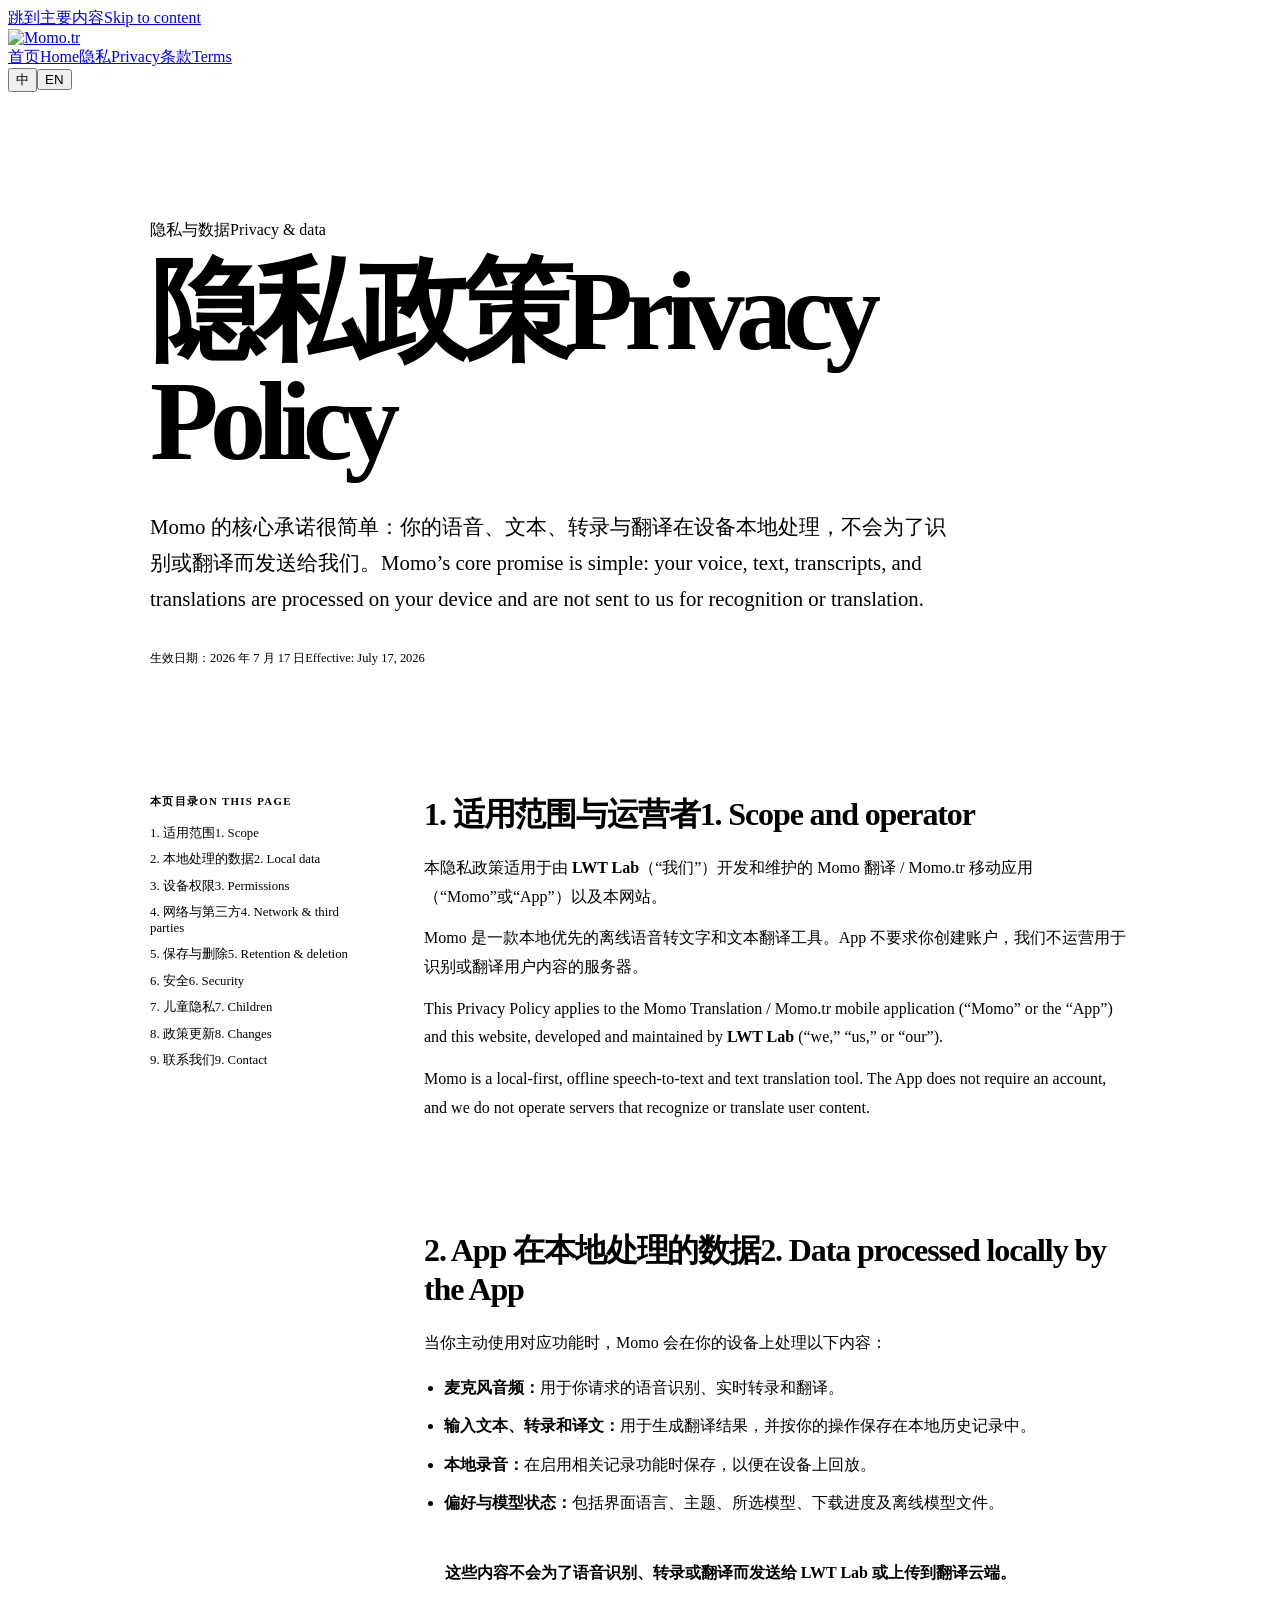
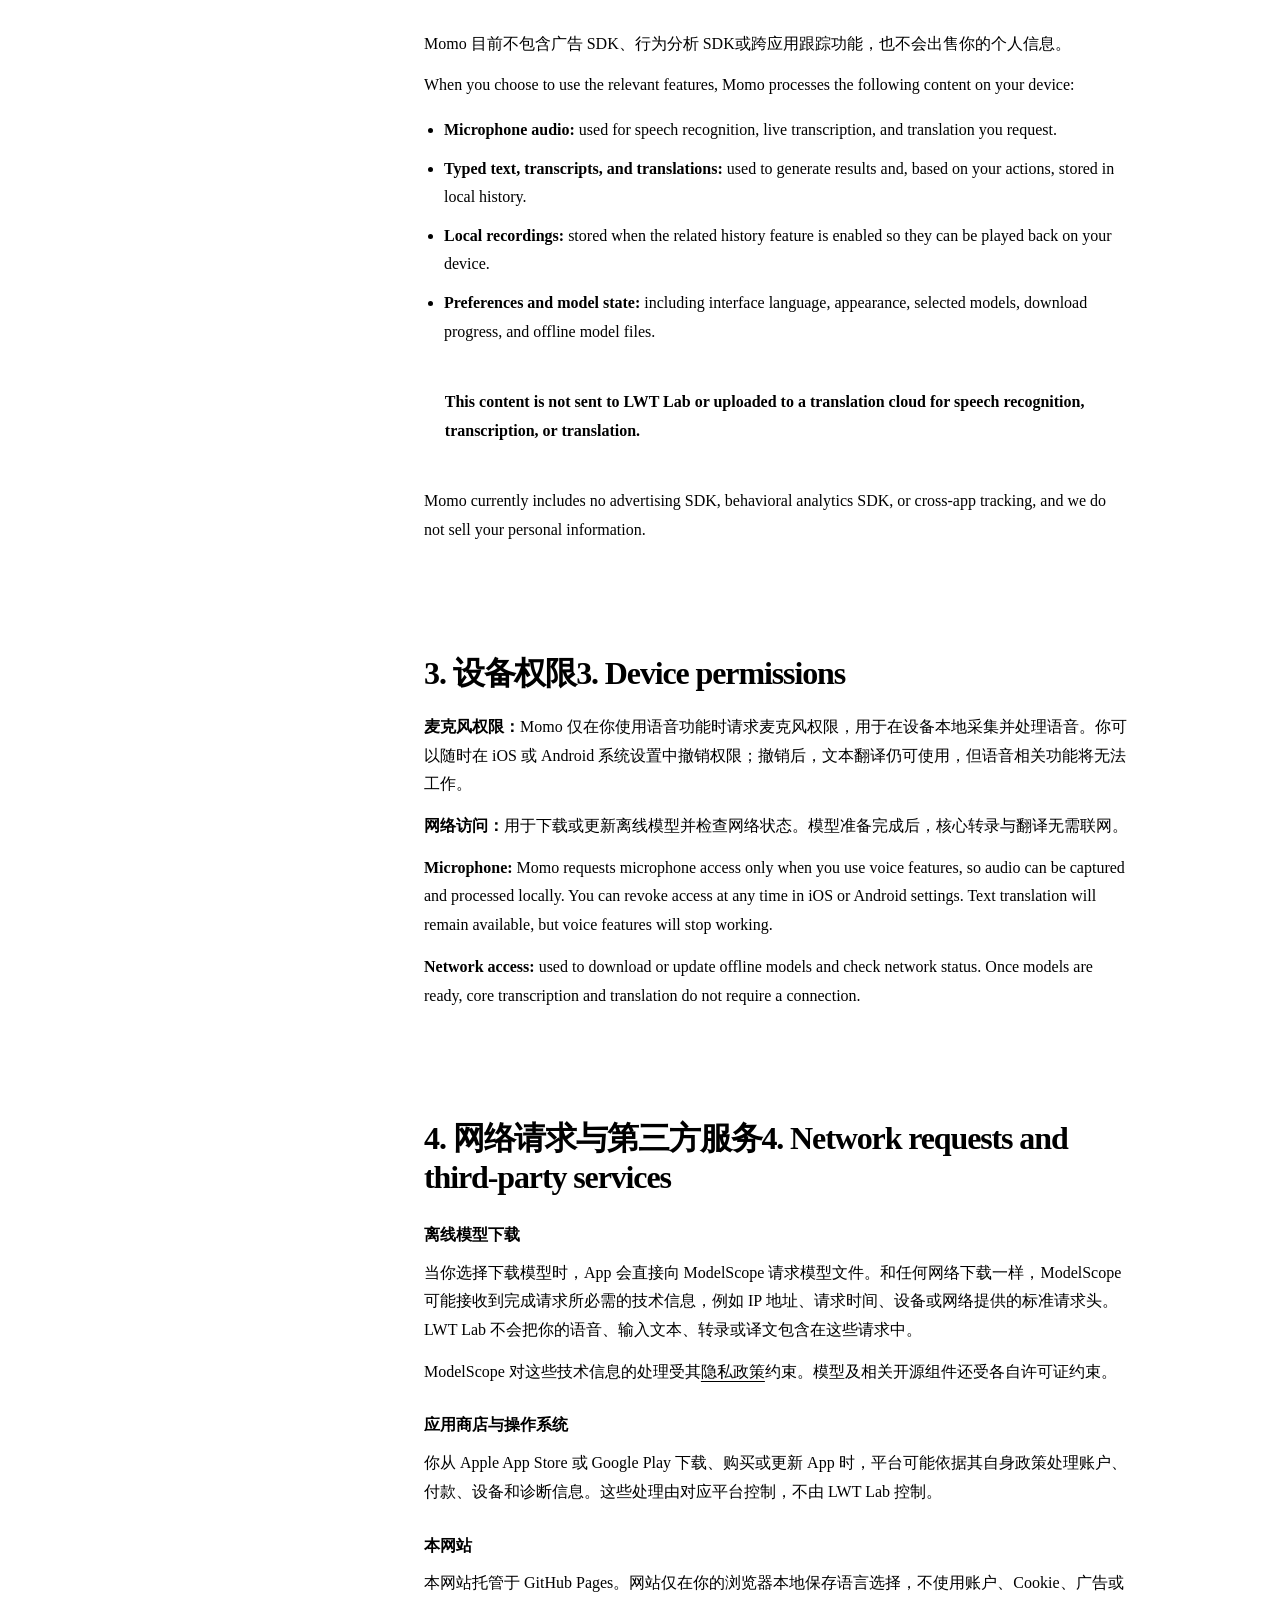
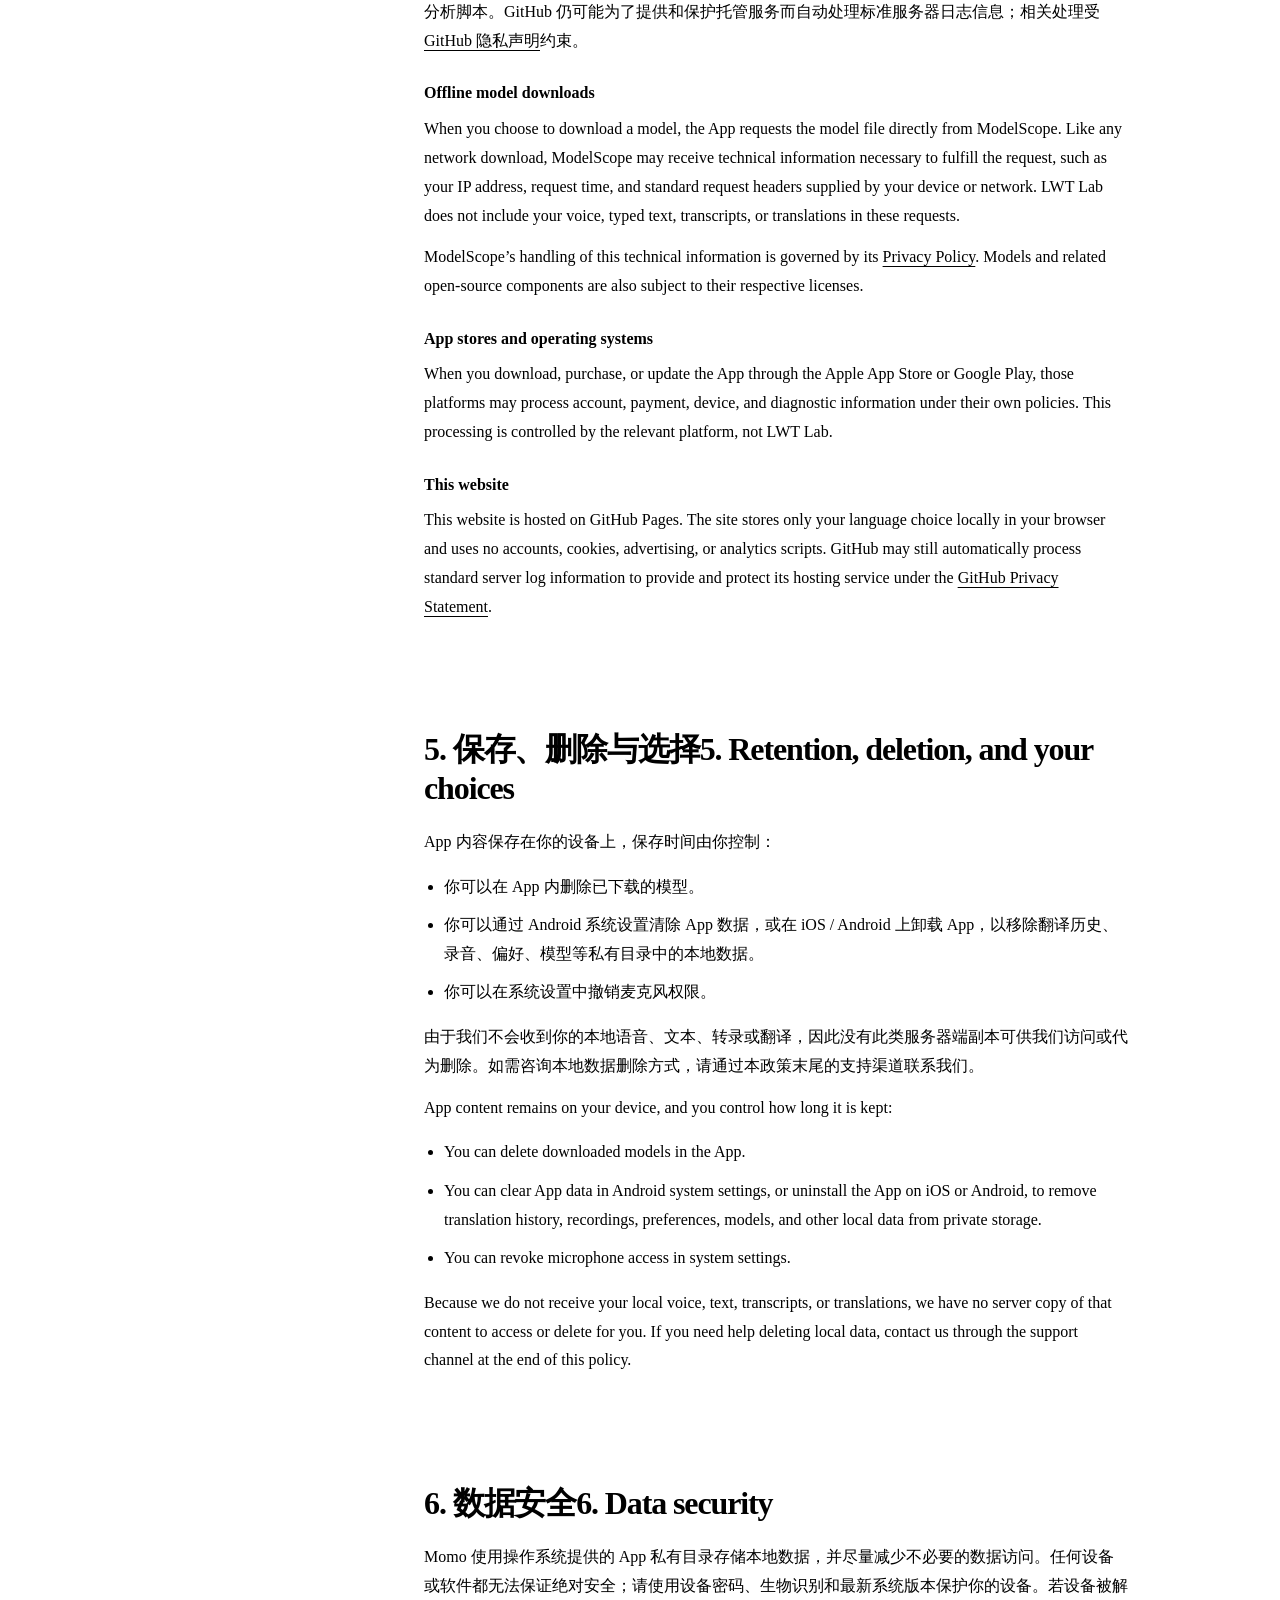
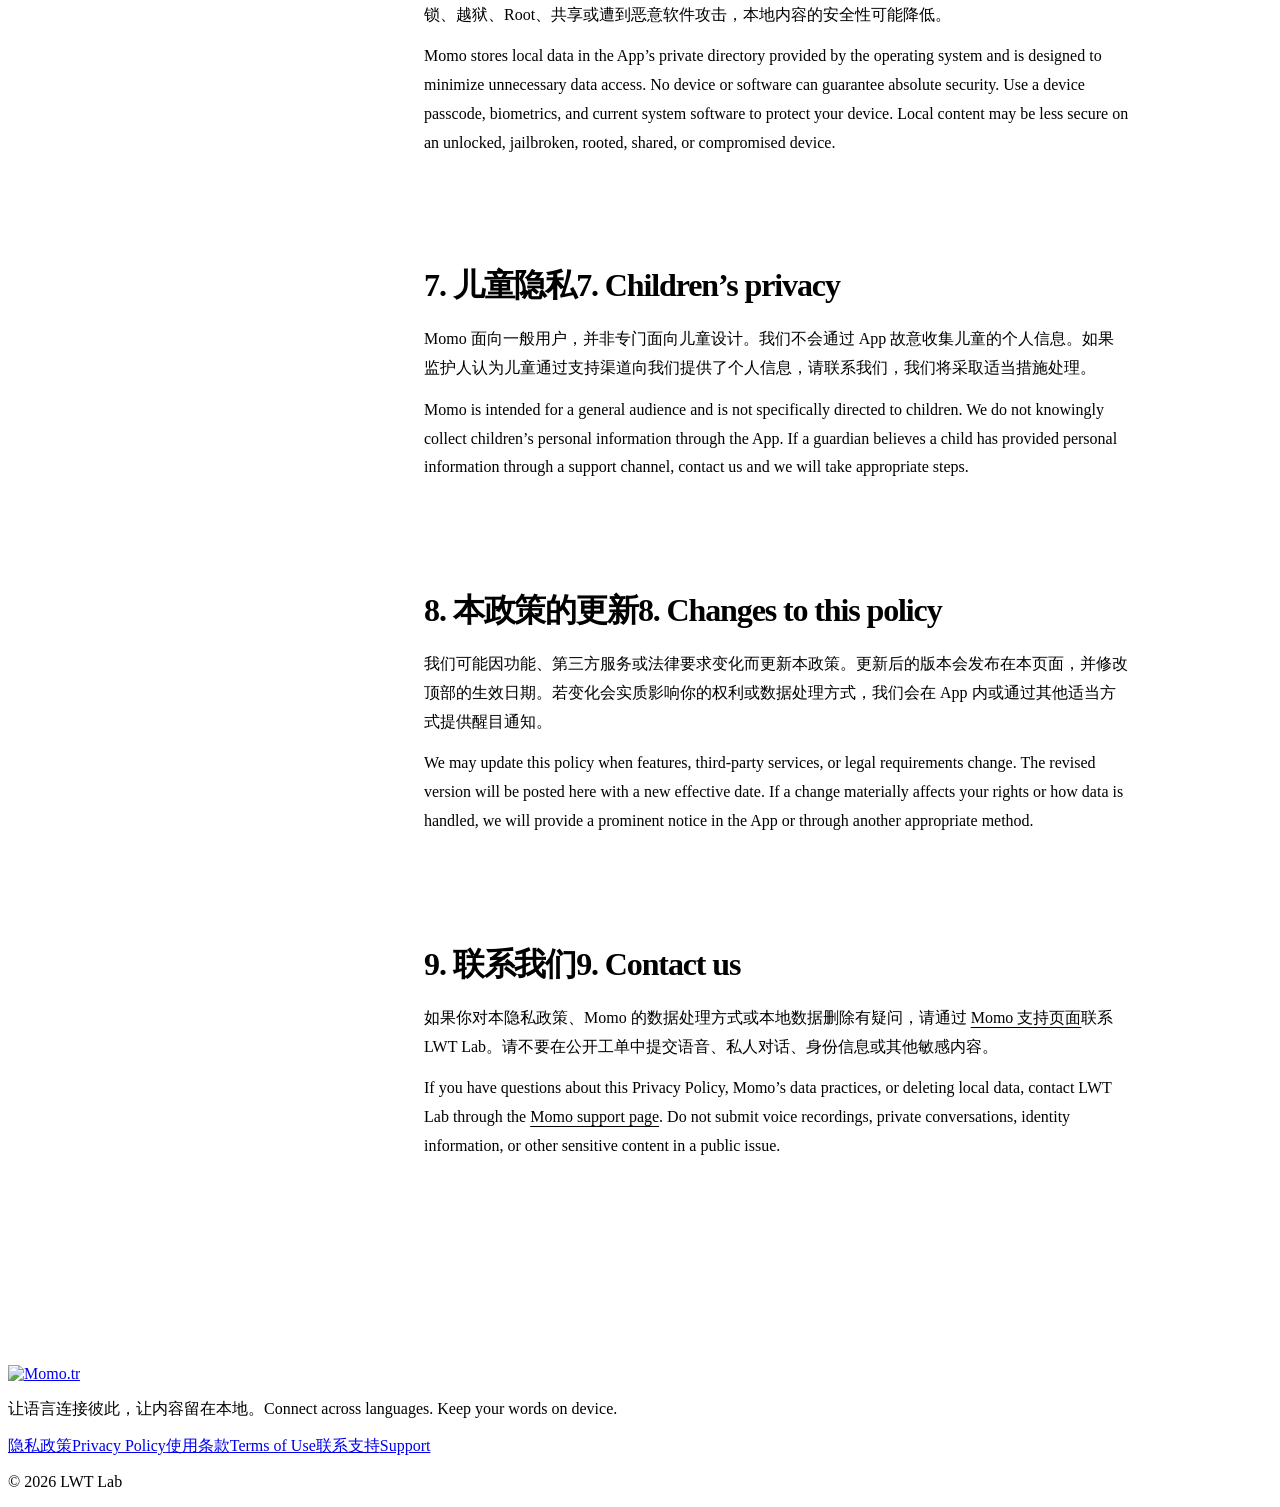
==== privacy/index.html @ 1e363007 "Deploy Momo website" ====
<!DOCTYPE html><html lang="zh-CN" data-language="zh"><head><meta charset="UTF-8"><meta name="viewport" content="width=device-width"><meta name="theme-color" content="#05080f"><meta name="description" content="了解 Momo 如何在设备本地处理语音、文本、转录和翻译，以及离线模型下载涉及的网络请求。"><meta name="robots" content="index, follow"><link rel="canonical" href="https://lwtlab.github.io/momo/privacy/"><meta property="og:type" content="website"><meta property="og:site_name" content="Momo.tr"><meta property="og:title" content="隐私政策 — Momo.tr"><meta property="og:description" content="了解 Momo 如何在设备本地处理语音、文本、转录和翻译，以及离线模型下载涉及的网络请求。"><meta property="og:url" content="https://lwtlab.github.io/momo/privacy/"><meta property="og:image" content="https://lwtlab.github.io/momo/og.png"><meta name="twitter:card" content="summary_large_image"><meta name="twitter:title" content="隐私政策 — Momo.tr"><meta name="twitter:description" content="了解 Momo 如何在设备本地处理语音、文本、转录和翻译，以及离线模型下载涉及的网络请求。"><meta name="twitter:image" content="https://lwtlab.github.io/momo/og.png"><title>隐私政策 — Momo.tr</title><style>.legal-shell{max-width:980px;margin:0 auto;padding:7rem 1.5rem 9rem}.legal-hero{border-bottom:1px solid var(--line);padding-bottom:4rem}.legal-hero h1{letter-spacing:-.075em;margin:0;font-size:clamp(3.3rem,9vw,7rem);font-weight:600;line-height:.98}.legal-intro{color:var(--muted);max-width:800px;margin:2rem 0 0;font-size:clamp(1.05rem,2vw,1.3rem);line-height:1.75}.effective-date{color:var(--dim);margin:2rem 0 0;font-size:.78rem}.legal-body{grid-template-columns:210px minmax(0,1fr);gap:4rem;padding-top:4rem;display:grid}.legal-toc{align-self:start;position:sticky;top:104px}.legal-toc p{color:var(--dim);letter-spacing:.12em;text-transform:uppercase;margin:0 0 1rem;font-size:.68rem;font-weight:700}.legal-toc a{color:var(--muted);margin:.6rem 0;font-size:.8rem;text-decoration:none;display:block}.legal-toc a:hover{color:var(--text)}.legal-content section{border-bottom:1px solid var(--line);padding:0 0 3rem;scroll-margin-top:105px}.legal-content section+section{padding-top:3rem}.legal-content section:last-child{border-bottom:0}.legal-content h2{letter-spacing:-.035em;margin:0 0 1.3rem;font-size:clamp(1.45rem,3vw,2rem);font-weight:610;line-height:1.2}.legal-content h3{margin:1.8rem 0 .7rem;font-size:1rem}.legal-content p,.legal-content li{color:var(--muted);line-height:1.8}.legal-content p{margin:.8rem 0}.legal-content ul{margin:1rem 0;padding-left:1.25rem}.legal-content li+li{margin-top:.6rem}.legal-content strong{color:var(--text);font-weight:620}.legal-content a{color:var(--text);text-underline-offset:.25rem}.legal-note{background:var(--surface-raised);border:1px solid var(--line);border-radius:16px;margin:1.4rem 0;padding:1.2rem 1.3rem}.legal-note p{margin:0}@media (width<=760px){.legal-shell{padding-top:5rem;padding-bottom:7rem}.legal-body{grid-template-columns:1fr}.legal-toc{border-bottom:1px solid var(--line);padding-bottom:1.5rem;position:static}.legal-toc a{margin:.4rem 1rem .4rem 0;display:inline-block}}
</style><link rel="stylesheet" href="/momo/_astro/BaseLayout.CQuy_V8C.css"></head><body><a class="skip-link" href="#main-content"><span data-locale="zh">跳到主要内容</span><span data-locale="en">Skip to content</span></a><header class="site-header"><div class="nav-shell"><a class="brand" href="/momo/" aria-label="Momo 首页 / Momo home" data-astro-cid-6bctqxxv><img src="/momo/logo.png" width="720" height="180" alt="Momo.tr" data-astro-cid-6bctqxxv></a><nav aria-label="主导航 / Main navigation"><a href="/momo/"><span data-locale="zh">首页</span><span data-locale="en">Home</span></a><a class="active" href="/momo/privacy/"><span data-locale="zh">隐私</span><span data-locale="en">Privacy</span></a><a href="/momo/terms/"><span data-locale="zh">条款</span><span data-locale="en">Terms</span></a></nav><div class="language-switch" role="group" aria-label="选择语言 / Choose language" data-astro-cid-34uxj53s><button type="button" data-language-button="zh" aria-pressed="true" data-astro-cid-34uxj53s>中</button><button type="button" data-language-button="en" aria-pressed="false" data-astro-cid-34uxj53s>EN</button></div></div></header><main id="main-content"><div class="legal-shell"><header class="legal-hero"><p class="eyebrow"><span data-locale="zh">隐私与数据</span><span data-locale="en">Privacy & data</span></p><h1><span data-locale="zh">隐私政策</span><span data-locale="en">Privacy Policy</span></h1><p class="legal-intro"><span data-locale="zh">Momo 的核心承诺很简单：你的语音、文本、转录与翻译在设备本地处理，不会为了识别或翻译而发送给我们。</span><span data-locale="en">Momo’s core promise is simple: your voice, text, transcripts, and translations are processed on your device and are not sent to us for recognition or translation.</span></p><p class="effective-date"><span data-locale="zh">生效日期：2026 年 7 月 17 日</span><span data-locale="en">Effective: July 17, 2026</span></p></header><div class="legal-body"><nav class="legal-toc" aria-label="本页目录 / On this page"><p><span data-locale="zh">本页目录</span><span data-locale="en">On this page</span></p><a href="#scope"><span data-locale="zh">1. 适用范围</span><span data-locale="en">1. Scope</span></a><a href="#local-data"><span data-locale="zh">2. 本地处理的数据</span><span data-locale="en">2. Local data</span></a><a href="#permissions"><span data-locale="zh">3. 设备权限</span><span data-locale="en">3. Permissions</span></a><a href="#network"><span data-locale="zh">4. 网络与第三方</span><span data-locale="en">4. Network & third parties</span></a><a href="#retention"><span data-locale="zh">5. 保存与删除</span><span data-locale="en">5. Retention & deletion</span></a><a href="#security"><span data-locale="zh">6. 安全</span><span data-locale="en">6. Security</span></a><a href="#children"><span data-locale="zh">7. 儿童隐私</span><span data-locale="en">7. Children</span></a><a href="#changes"><span data-locale="zh">8. 政策更新</span><span data-locale="en">8. Changes</span></a><a href="#contact"><span data-locale="zh">9. 联系我们</span><span data-locale="en">9. Contact</span></a></nav><article class="legal-content"><section id="scope"><h2><span data-locale="zh">1. 适用范围与运营者</span><span data-locale="en">1. Scope and operator</span></h2><div data-locale="zh"><p>本隐私政策适用于由 <strong>LWT Lab</strong>（“我们”）开发和维护的 Momo 翻译 / Momo.tr 移动应用（“Momo”或“App”）以及本网站。</p><p>Momo 是一款本地优先的离线语音转文字和文本翻译工具。App 不要求你创建账户，我们不运营用于识别或翻译用户内容的服务器。</p></div><div data-locale="en"><p>This Privacy Policy applies to the Momo Translation / Momo.tr mobile application (“Momo” or the “App”) and this website, developed and maintained by <strong>LWT Lab</strong> (“we,” “us,” or “our”).</p><p>Momo is a local-first, offline speech-to-text and text translation tool. The App does not require an account, and we do not operate servers that recognize or translate user content.</p></div></section><section id="local-data"><h2><span data-locale="zh">2. App 在本地处理的数据</span><span data-locale="en">2. Data processed locally by the App</span></h2><div data-locale="zh"><p>当你主动使用对应功能时，Momo 会在你的设备上处理以下内容：</p><ul><li><strong>麦克风音频：</strong>用于你请求的语音识别、实时转录和翻译。</li><li><strong>输入文本、转录和译文：</strong>用于生成翻译结果，并按你的操作保存在本地历史记录中。</li><li><strong>本地录音：</strong>在启用相关记录功能时保存，以便在设备上回放。</li><li><strong>偏好与模型状态：</strong>包括界面语言、主题、所选模型、下载进度及离线模型文件。</li></ul><div class="legal-note"><p><strong>这些内容不会为了语音识别、转录或翻译而发送给 LWT Lab 或上传到翻译云端。</strong></p></div><p>Momo 目前不包含广告 SDK、行为分析 SDK或跨应用跟踪功能，也不会出售你的个人信息。</p></div><div data-locale="en"><p>When you choose to use the relevant features, Momo processes the following content on your device:</p><ul><li><strong>Microphone audio:</strong> used for speech recognition, live transcription, and translation you request.</li><li><strong>Typed text, transcripts, and translations:</strong> used to generate results and, based on your actions, stored in local history.</li><li><strong>Local recordings:</strong> stored when the related history feature is enabled so they can be played back on your device.</li><li><strong>Preferences and model state:</strong> including interface language, appearance, selected models, download progress, and offline model files.</li></ul><div class="legal-note"><p><strong>This content is not sent to LWT Lab or uploaded to a translation cloud for speech recognition, transcription, or translation.</strong></p></div><p>Momo currently includes no advertising SDK, behavioral analytics SDK, or cross-app tracking, and we do not sell your personal information.</p></div></section><section id="permissions"><h2><span data-locale="zh">3. 设备权限</span><span data-locale="en">3. Device permissions</span></h2><div data-locale="zh"><p><strong>麦克风权限：</strong>Momo 仅在你使用语音功能时请求麦克风权限，用于在设备本地采集并处理语音。你可以随时在 iOS 或 Android 系统设置中撤销权限；撤销后，文本翻译仍可使用，但语音相关功能将无法工作。</p><p><strong>网络访问：</strong>用于下载或更新离线模型并检查网络状态。模型准备完成后，核心转录与翻译无需联网。</p></div><div data-locale="en"><p><strong>Microphone:</strong> Momo requests microphone access only when you use voice features, so audio can be captured and processed locally. You can revoke access at any time in iOS or Android settings. Text translation will remain available, but voice features will stop working.</p><p><strong>Network access:</strong> used to download or update offline models and check network status. Once models are ready, core transcription and translation do not require a connection.</p></div></section><section id="network"><h2><span data-locale="zh">4. 网络请求与第三方服务</span><span data-locale="en">4. Network requests and third-party services</span></h2><div data-locale="zh"><h3>离线模型下载</h3><p>当你选择下载模型时，App 会直接向 ModelScope 请求模型文件。和任何网络下载一样，ModelScope 可能接收到完成请求所必需的技术信息，例如 IP 地址、请求时间、设备或网络提供的标准请求头。LWT Lab 不会把你的语音、输入文本、转录或译文包含在这些请求中。</p><p>ModelScope 对这些技术信息的处理受其<a href="https://modelscope.cn/protocol/Privacy-Policy" rel="noreferrer">隐私政策</a>约束。模型及相关开源组件还受各自许可证约束。</p><h3>应用商店与操作系统</h3><p>你从 Apple App Store 或 Google Play 下载、购买或更新 App 时，平台可能依据其自身政策处理账户、付款、设备和诊断信息。这些处理由对应平台控制，不由 LWT Lab 控制。</p><h3>本网站</h3><p>本网站托管于 GitHub Pages。网站仅在你的浏览器本地保存语言选择，不使用账户、Cookie、广告或分析脚本。GitHub 仍可能为了提供和保护托管服务而自动处理标准服务器日志信息；相关处理受 <a href="https://docs.github.com/en/site-policy/privacy-policies/github-general-privacy-statement" rel="noreferrer">GitHub 隐私声明</a>约束。</p></div><div data-locale="en"><h3>Offline model downloads</h3><p>When you choose to download a model, the App requests the model file directly from ModelScope. Like any network download, ModelScope may receive technical information necessary to fulfill the request, such as your IP address, request time, and standard request headers supplied by your device or network. LWT Lab does not include your voice, typed text, transcripts, or translations in these requests.</p><p>ModelScope’s handling of this technical information is governed by its <a href="https://modelscope.cn/protocol/Privacy-Policy" rel="noreferrer">Privacy Policy</a>. Models and related open-source components are also subject to their respective licenses.</p><h3>App stores and operating systems</h3><p>When you download, purchase, or update the App through the Apple App Store or Google Play, those platforms may process account, payment, device, and diagnostic information under their own policies. This processing is controlled by the relevant platform, not LWT Lab.</p><h3>This website</h3><p>This website is hosted on GitHub Pages. The site stores only your language choice locally in your browser and uses no accounts, cookies, advertising, or analytics scripts. GitHub may still automatically process standard server log information to provide and protect its hosting service under the <a href="https://docs.github.com/en/site-policy/privacy-policies/github-general-privacy-statement" rel="noreferrer">GitHub Privacy Statement</a>.</p></div></section><section id="retention"><h2><span data-locale="zh">5. 保存、删除与选择</span><span data-locale="en">5. Retention, deletion, and your choices</span></h2><div data-locale="zh"><p>App 内容保存在你的设备上，保存时间由你控制：</p><ul><li>你可以在 App 内删除已下载的模型。</li><li>你可以通过 Android 系统设置清除 App 数据，或在 iOS / Android 上卸载 App，以移除翻译历史、录音、偏好、模型等私有目录中的本地数据。</li><li>你可以在系统设置中撤销麦克风权限。</li></ul><p>由于我们不会收到你的本地语音、文本、转录或翻译，因此没有此类服务器端副本可供我们访问或代为删除。如需咨询本地数据删除方式，请通过本政策末尾的支持渠道联系我们。</p></div><div data-locale="en"><p>App content remains on your device, and you control how long it is kept:</p><ul><li>You can delete downloaded models in the App.</li><li>You can clear App data in Android system settings, or uninstall the App on iOS or Android, to remove translation history, recordings, preferences, models, and other local data from private storage.</li><li>You can revoke microphone access in system settings.</li></ul><p>Because we do not receive your local voice, text, transcripts, or translations, we have no server copy of that content to access or delete for you. If you need help deleting local data, contact us through the support channel at the end of this policy.</p></div></section><section id="security"><h2><span data-locale="zh">6. 数据安全</span><span data-locale="en">6. Data security</span></h2><div data-locale="zh"><p>Momo 使用操作系统提供的 App 私有目录存储本地数据，并尽量减少不必要的数据访问。任何设备或软件都无法保证绝对安全；请使用设备密码、生物识别和最新系统版本保护你的设备。若设备被解锁、越狱、Root、共享或遭到恶意软件攻击，本地内容的安全性可能降低。</p></div><div data-locale="en"><p>Momo stores local data in the App’s private directory provided by the operating system and is designed to minimize unnecessary data access. No device or software can guarantee absolute security. Use a device passcode, biometrics, and current system software to protect your device. Local content may be less secure on an unlocked, jailbroken, rooted, shared, or compromised device.</p></div></section><section id="children"><h2><span data-locale="zh">7. 儿童隐私</span><span data-locale="en">7. Children’s privacy</span></h2><div data-locale="zh"><p>Momo 面向一般用户，并非专门面向儿童设计。我们不会通过 App 故意收集儿童的个人信息。如果监护人认为儿童通过支持渠道向我们提供了个人信息，请联系我们，我们将采取适当措施处理。</p></div><div data-locale="en"><p>Momo is intended for a general audience and is not specifically directed to children. We do not knowingly collect children’s personal information through the App. If a guardian believes a child has provided personal information through a support channel, contact us and we will take appropriate steps.</p></div></section><section id="changes"><h2><span data-locale="zh">8. 本政策的更新</span><span data-locale="en">8. Changes to this policy</span></h2><div data-locale="zh"><p>我们可能因功能、第三方服务或法律要求变化而更新本政策。更新后的版本会发布在本页面，并修改顶部的生效日期。若变化会实质影响你的权利或数据处理方式，我们会在 App 内或通过其他适当方式提供醒目通知。</p></div><div data-locale="en"><p>We may update this policy when features, third-party services, or legal requirements change. The revised version will be posted here with a new effective date. If a change materially affects your rights or how data is handled, we will provide a prominent notice in the App or through another appropriate method.</p></div></section><section id="contact"><h2><span data-locale="zh">9. 联系我们</span><span data-locale="en">9. Contact us</span></h2><div data-locale="zh"><p>如果你对本隐私政策、Momo 的数据处理方式或本地数据删除有疑问，请通过 <a href="https://github.com/lwtlab/momo/issues" rel="noreferrer">Momo 支持页面</a>联系 LWT Lab。请不要在公开工单中提交语音、私人对话、身份信息或其他敏感内容。</p></div><div data-locale="en"><p>If you have questions about this Privacy Policy, Momo’s data practices, or deleting local data, contact LWT Lab through the <a href="https://github.com/lwtlab/momo/issues" rel="noreferrer">Momo support page</a>. Do not submit voice recordings, private conversations, identity information, or other sensitive content in a public issue.</p></div></section></article></div></div></main><footer class="site-footer"><div class="footer-shell"><div><a class="brand compact" href="/momo/" aria-label="Momo 首页 / Momo home" data-astro-cid-6bctqxxv><img src="/momo/logo.png" width="720" height="180" alt="Momo.tr" data-astro-cid-6bctqxxv></a><p><span data-locale="zh">让语言连接彼此，让内容留在本地。</span><span data-locale="en">Connect across languages. Keep your words on device.</span></p></div><div class="footer-links"><a href="/momo/privacy/"><span data-locale="zh">隐私政策</span><span data-locale="en">Privacy Policy</span></a><a href="/momo/terms/"><span data-locale="zh">使用条款</span><span data-locale="en">Terms of Use</span></a><a href="https://github.com/lwtlab/momo/issues" rel="noreferrer"><span data-locale="zh">联系支持</span><span data-locale="en">Support</span></a></div><p class="copyright">© 2026 LWT Lab</p></div></footer><script>
      (() => {
        const root = document.documentElement;
        const buttons = document.querySelectorAll('[data-language-button]');
        let storedLanguage = null;
        try {
          storedLanguage = localStorage.getItem('momo-language');
        } catch {
          // The site still works when browser storage is unavailable.
        }
        const preferredLanguage = navigator.language.toLowerCase().startsWith('zh') ? 'zh' : 'en';

        const setLanguage = (language) => {
          const safeLanguage = language === 'en' ? 'en' : 'zh';
          root.dataset.language = safeLanguage;
          root.lang = safeLanguage === 'zh' ? 'zh-CN' : 'en';
          buttons.forEach((button) => {
            button.setAttribute('aria-pressed', String(button.dataset.languageButton === safeLanguage));
          });
        };

        setLanguage(storedLanguage || preferredLanguage);

        buttons.forEach((button) => {
          button.addEventListener('click', () => {
            const language = button.dataset.languageButton;
            try {
              localStorage.setItem('momo-language', language);
            } catch {
              // Keep the current session language even when storage is blocked.
            }
            setLanguage(language);
          });
        });
      })();
    </script></body></html>
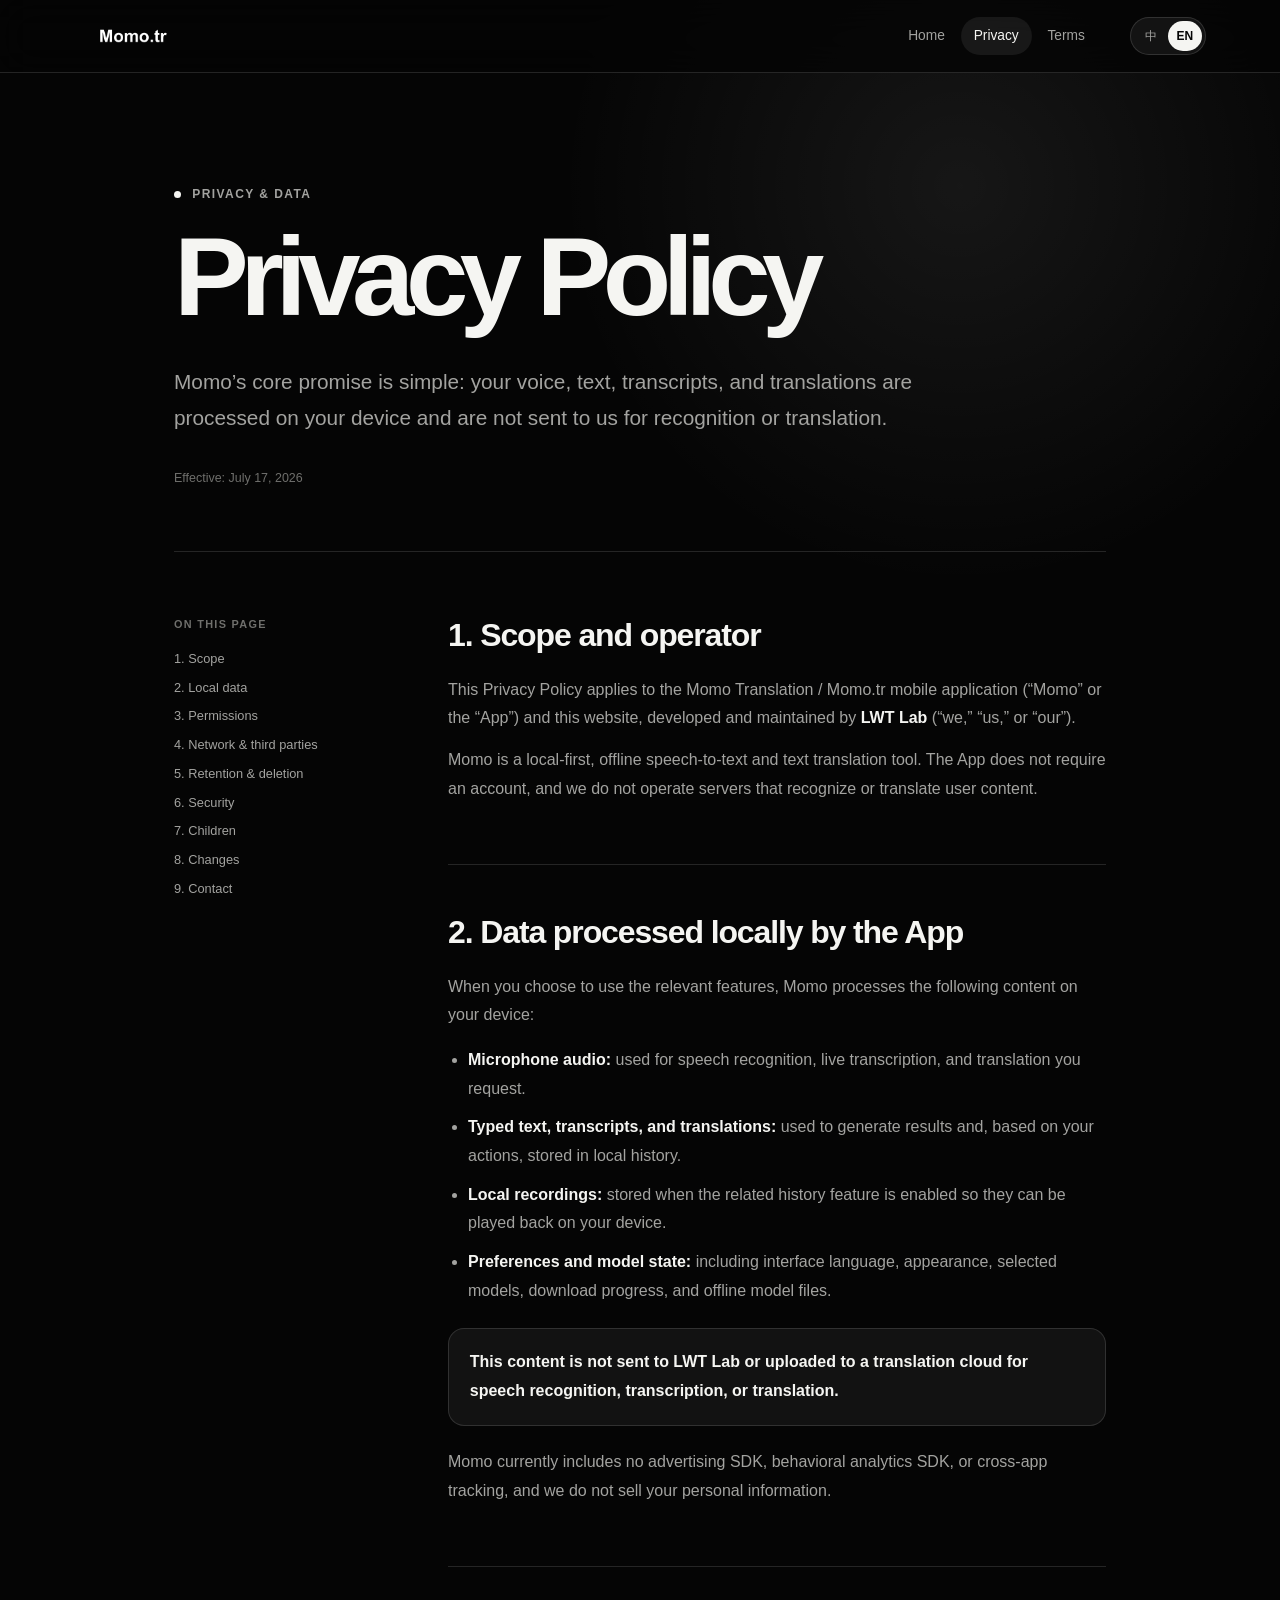
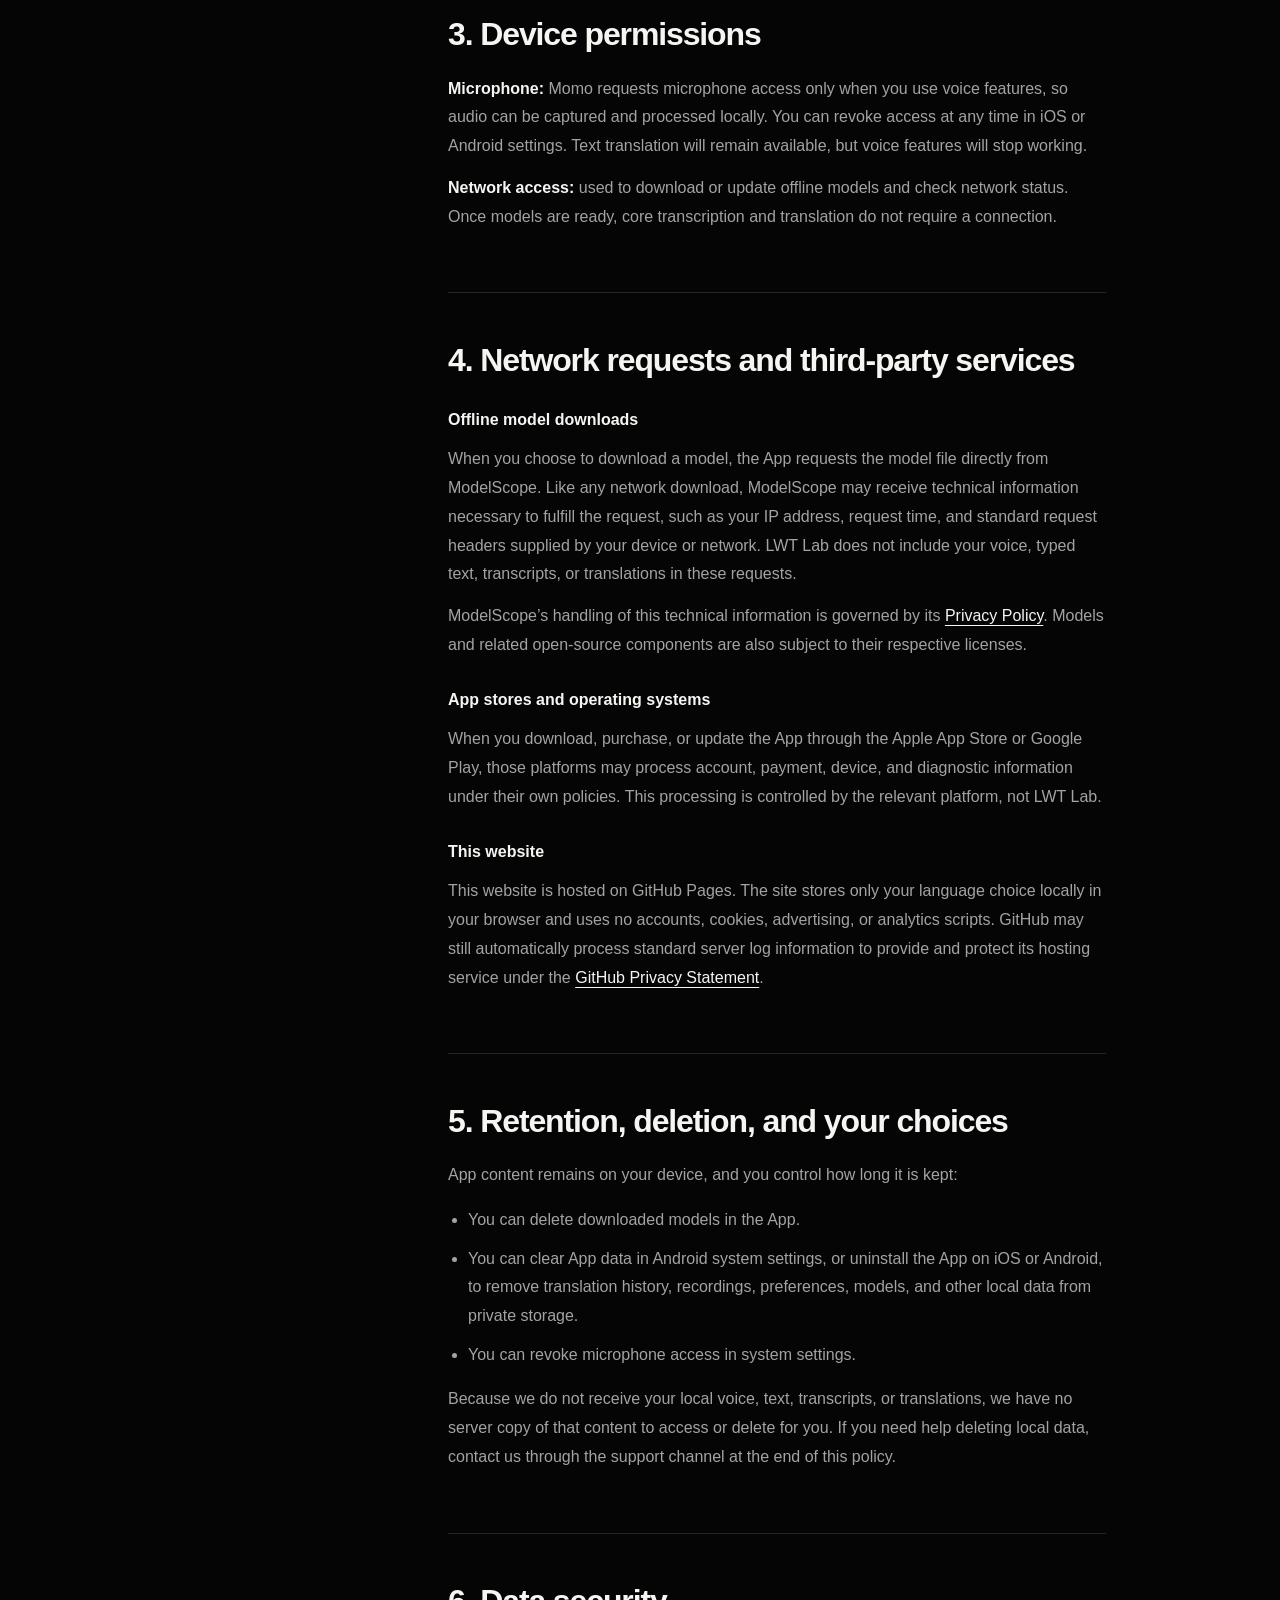
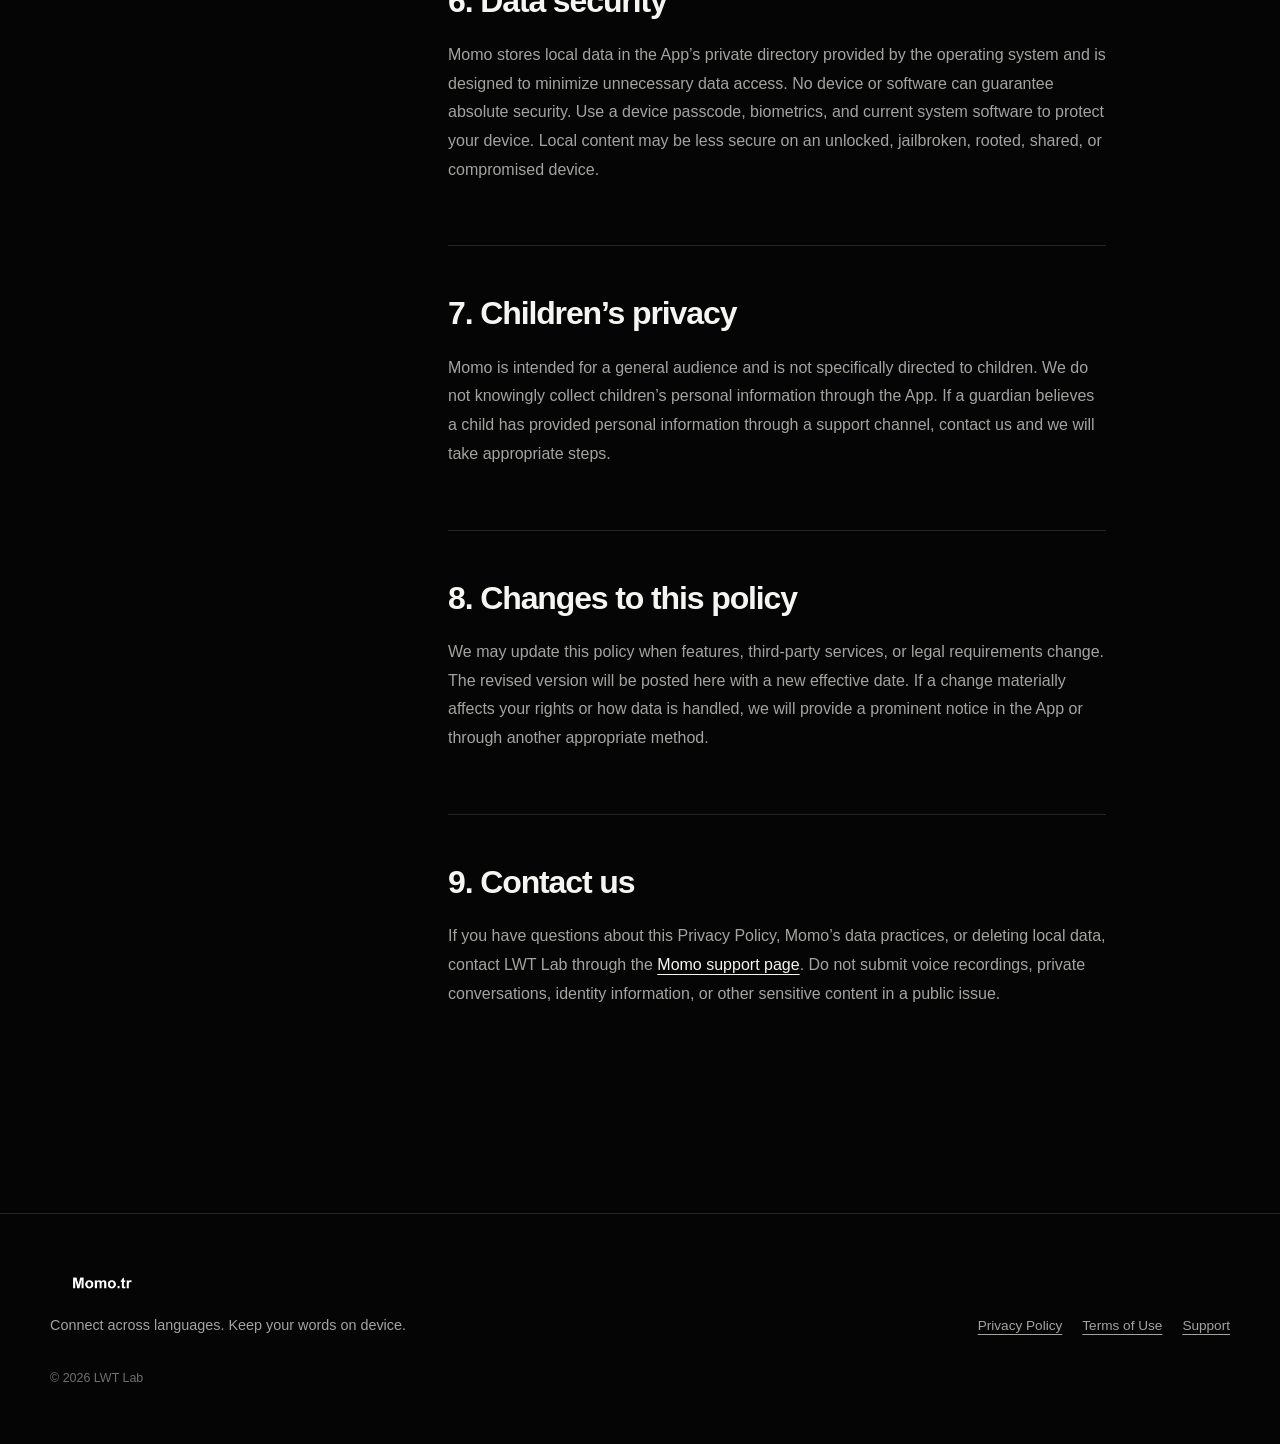
==== commit 36d6209b: "Deploy Momo website" ====
--- a/privacy/index.html
+++ b/privacy/index.html
@@ -1,5 +1,5 @@
-<!DOCTYPE html><html lang="zh-CN" data-language="zh"><head><meta charset="UTF-8"><meta name="viewport" content="width=device-width"><meta name="theme-color" content="#05080f"><meta name="description" content="了解 Momo 如何在设备本地处理语音、文本、转录和翻译，以及离线模型下载涉及的网络请求。"><meta name="robots" content="index, follow"><link rel="canonical" href="https://lwtlab.github.io/momo/privacy/"><meta property="og:type" content="website"><meta property="og:site_name" content="Momo.tr"><meta property="og:title" content="隐私政策 — Momo.tr"><meta property="og:description" content="了解 Momo 如何在设备本地处理语音、文本、转录和翻译，以及离线模型下载涉及的网络请求。"><meta property="og:url" content="https://lwtlab.github.io/momo/privacy/"><meta property="og:image" content="https://lwtlab.github.io/momo/og.png"><meta name="twitter:card" content="summary_large_image"><meta name="twitter:title" content="隐私政策 — Momo.tr"><meta name="twitter:description" content="了解 Momo 如何在设备本地处理语音、文本、转录和翻译，以及离线模型下载涉及的网络请求。"><meta name="twitter:image" content="https://lwtlab.github.io/momo/og.png"><title>隐私政策 — Momo.tr</title><style>.legal-shell{max-width:980px;margin:0 auto;padding:7rem 1.5rem 9rem}.legal-hero{border-bottom:1px solid var(--line);padding-bottom:4rem}.legal-hero h1{letter-spacing:-.075em;margin:0;font-size:clamp(3.3rem,9vw,7rem);font-weight:600;line-height:.98}.legal-intro{color:var(--muted);max-width:800px;margin:2rem 0 0;font-size:clamp(1.05rem,2vw,1.3rem);line-height:1.75}.effective-date{color:var(--dim);margin:2rem 0 0;font-size:.78rem}.legal-body{grid-template-columns:210px minmax(0,1fr);gap:4rem;padding-top:4rem;display:grid}.legal-toc{align-self:start;position:sticky;top:104px}.legal-toc p{color:var(--dim);letter-spacing:.12em;text-transform:uppercase;margin:0 0 1rem;font-size:.68rem;font-weight:700}.legal-toc a{color:var(--muted);margin:.6rem 0;font-size:.8rem;text-decoration:none;display:block}.legal-toc a:hover{color:var(--text)}.legal-content section{border-bottom:1px solid var(--line);padding:0 0 3rem;scroll-margin-top:105px}.legal-content section+section{padding-top:3rem}.legal-content section:last-child{border-bottom:0}.legal-content h2{letter-spacing:-.035em;margin:0 0 1.3rem;font-size:clamp(1.45rem,3vw,2rem);font-weight:610;line-height:1.2}.legal-content h3{margin:1.8rem 0 .7rem;font-size:1rem}.legal-content p,.legal-content li{color:var(--muted);line-height:1.8}.legal-content p{margin:.8rem 0}.legal-content ul{margin:1rem 0;padding-left:1.25rem}.legal-content li+li{margin-top:.6rem}.legal-content strong{color:var(--text);font-weight:620}.legal-content a{color:var(--text);text-underline-offset:.25rem}.legal-note{background:var(--surface-raised);border:1px solid var(--line);border-radius:16px;margin:1.4rem 0;padding:1.2rem 1.3rem}.legal-note p{margin:0}@media (width<=760px){.legal-shell{padding-top:5rem;padding-bottom:7rem}.legal-body{grid-template-columns:1fr}.legal-toc{border-bottom:1px solid var(--line);padding-bottom:1.5rem;position:static}.legal-toc a{margin:.4rem 1rem .4rem 0;display:inline-block}}
-</style><link rel="stylesheet" href="/momo/_astro/BaseLayout.CQuy_V8C.css"></head><body><a class="skip-link" href="#main-content"><span data-locale="zh">跳到主要内容</span><span data-locale="en">Skip to content</span></a><header class="site-header"><div class="nav-shell"><a class="brand" href="/momo/" aria-label="Momo 首页 / Momo home" data-astro-cid-6bctqxxv><img src="/momo/logo.png" width="720" height="180" alt="Momo.tr" data-astro-cid-6bctqxxv></a><nav aria-label="主导航 / Main navigation"><a href="/momo/"><span data-locale="zh">首页</span><span data-locale="en">Home</span></a><a class="active" href="/momo/privacy/"><span data-locale="zh">隐私</span><span data-locale="en">Privacy</span></a><a href="/momo/terms/"><span data-locale="zh">条款</span><span data-locale="en">Terms</span></a></nav><div class="language-switch" role="group" aria-label="选择语言 / Choose language" data-astro-cid-34uxj53s><button type="button" data-language-button="zh" aria-pressed="true" data-astro-cid-34uxj53s>中</button><button type="button" data-language-button="en" aria-pressed="false" data-astro-cid-34uxj53s>EN</button></div></div></header><main id="main-content"><div class="legal-shell"><header class="legal-hero"><p class="eyebrow"><span data-locale="zh">隐私与数据</span><span data-locale="en">Privacy & data</span></p><h1><span data-locale="zh">隐私政策</span><span data-locale="en">Privacy Policy</span></h1><p class="legal-intro"><span data-locale="zh">Momo 的核心承诺很简单：你的语音、文本、转录与翻译在设备本地处理，不会为了识别或翻译而发送给我们。</span><span data-locale="en">Momo’s core promise is simple: your voice, text, transcripts, and translations are processed on your device and are not sent to us for recognition or translation.</span></p><p class="effective-date"><span data-locale="zh">生效日期：2026 年 7 月 17 日</span><span data-locale="en">Effective: July 17, 2026</span></p></header><div class="legal-body"><nav class="legal-toc" aria-label="本页目录 / On this page"><p><span data-locale="zh">本页目录</span><span data-locale="en">On this page</span></p><a href="#scope"><span data-locale="zh">1. 适用范围</span><span data-locale="en">1. Scope</span></a><a href="#local-data"><span data-locale="zh">2. 本地处理的数据</span><span data-locale="en">2. Local data</span></a><a href="#permissions"><span data-locale="zh">3. 设备权限</span><span data-locale="en">3. Permissions</span></a><a href="#network"><span data-locale="zh">4. 网络与第三方</span><span data-locale="en">4. Network & third parties</span></a><a href="#retention"><span data-locale="zh">5. 保存与删除</span><span data-locale="en">5. Retention & deletion</span></a><a href="#security"><span data-locale="zh">6. 安全</span><span data-locale="en">6. Security</span></a><a href="#children"><span data-locale="zh">7. 儿童隐私</span><span data-locale="en">7. Children</span></a><a href="#changes"><span data-locale="zh">8. 政策更新</span><span data-locale="en">8. Changes</span></a><a href="#contact"><span data-locale="zh">9. 联系我们</span><span data-locale="en">9. Contact</span></a></nav><article class="legal-content"><section id="scope"><h2><span data-locale="zh">1. 适用范围与运营者</span><span data-locale="en">1. Scope and operator</span></h2><div data-locale="zh"><p>本隐私政策适用于由 <strong>LWT Lab</strong>（“我们”）开发和维护的 Momo 翻译 / Momo.tr 移动应用（“Momo”或“App”）以及本网站。</p><p>Momo 是一款本地优先的离线语音转文字和文本翻译工具。App 不要求你创建账户，我们不运营用于识别或翻译用户内容的服务器。</p></div><div data-locale="en"><p>This Privacy Policy applies to the Momo Translation / Momo.tr mobile application (“Momo” or the “App”) and this website, developed and maintained by <strong>LWT Lab</strong> (“we,” “us,” or “our”).</p><p>Momo is a local-first, offline speech-to-text and text translation tool. The App does not require an account, and we do not operate servers that recognize or translate user content.</p></div></section><section id="local-data"><h2><span data-locale="zh">2. App 在本地处理的数据</span><span data-locale="en">2. Data processed locally by the App</span></h2><div data-locale="zh"><p>当你主动使用对应功能时，Momo 会在你的设备上处理以下内容：</p><ul><li><strong>麦克风音频：</strong>用于你请求的语音识别、实时转录和翻译。</li><li><strong>输入文本、转录和译文：</strong>用于生成翻译结果，并按你的操作保存在本地历史记录中。</li><li><strong>本地录音：</strong>在启用相关记录功能时保存，以便在设备上回放。</li><li><strong>偏好与模型状态：</strong>包括界面语言、主题、所选模型、下载进度及离线模型文件。</li></ul><div class="legal-note"><p><strong>这些内容不会为了语音识别、转录或翻译而发送给 LWT Lab 或上传到翻译云端。</strong></p></div><p>Momo 目前不包含广告 SDK、行为分析 SDK或跨应用跟踪功能，也不会出售你的个人信息。</p></div><div data-locale="en"><p>When you choose to use the relevant features, Momo processes the following content on your device:</p><ul><li><strong>Microphone audio:</strong> used for speech recognition, live transcription, and translation you request.</li><li><strong>Typed text, transcripts, and translations:</strong> used to generate results and, based on your actions, stored in local history.</li><li><strong>Local recordings:</strong> stored when the related history feature is enabled so they can be played back on your device.</li><li><strong>Preferences and model state:</strong> including interface language, appearance, selected models, download progress, and offline model files.</li></ul><div class="legal-note"><p><strong>This content is not sent to LWT Lab or uploaded to a translation cloud for speech recognition, transcription, or translation.</strong></p></div><p>Momo currently includes no advertising SDK, behavioral analytics SDK, or cross-app tracking, and we do not sell your personal information.</p></div></section><section id="permissions"><h2><span data-locale="zh">3. 设备权限</span><span data-locale="en">3. Device permissions</span></h2><div data-locale="zh"><p><strong>麦克风权限：</strong>Momo 仅在你使用语音功能时请求麦克风权限，用于在设备本地采集并处理语音。你可以随时在 iOS 或 Android 系统设置中撤销权限；撤销后，文本翻译仍可使用，但语音相关功能将无法工作。</p><p><strong>网络访问：</strong>用于下载或更新离线模型并检查网络状态。模型准备完成后，核心转录与翻译无需联网。</p></div><div data-locale="en"><p><strong>Microphone:</strong> Momo requests microphone access only when you use voice features, so audio can be captured and processed locally. You can revoke access at any time in iOS or Android settings. Text translation will remain available, but voice features will stop working.</p><p><strong>Network access:</strong> used to download or update offline models and check network status. Once models are ready, core transcription and translation do not require a connection.</p></div></section><section id="network"><h2><span data-locale="zh">4. 网络请求与第三方服务</span><span data-locale="en">4. Network requests and third-party services</span></h2><div data-locale="zh"><h3>离线模型下载</h3><p>当你选择下载模型时，App 会直接向 ModelScope 请求模型文件。和任何网络下载一样，ModelScope 可能接收到完成请求所必需的技术信息，例如 IP 地址、请求时间、设备或网络提供的标准请求头。LWT Lab 不会把你的语音、输入文本、转录或译文包含在这些请求中。</p><p>ModelScope 对这些技术信息的处理受其<a href="https://modelscope.cn/protocol/Privacy-Policy" rel="noreferrer">隐私政策</a>约束。模型及相关开源组件还受各自许可证约束。</p><h3>应用商店与操作系统</h3><p>你从 Apple App Store 或 Google Play 下载、购买或更新 App 时，平台可能依据其自身政策处理账户、付款、设备和诊断信息。这些处理由对应平台控制，不由 LWT Lab 控制。</p><h3>本网站</h3><p>本网站托管于 GitHub Pages。网站仅在你的浏览器本地保存语言选择，不使用账户、Cookie、广告或分析脚本。GitHub 仍可能为了提供和保护托管服务而自动处理标准服务器日志信息；相关处理受 <a href="https://docs.github.com/en/site-policy/privacy-policies/github-general-privacy-statement" rel="noreferrer">GitHub 隐私声明</a>约束。</p></div><div data-locale="en"><h3>Offline model downloads</h3><p>When you choose to download a model, the App requests the model file directly from ModelScope. Like any network download, ModelScope may receive technical information necessary to fulfill the request, such as your IP address, request time, and standard request headers supplied by your device or network. LWT Lab does not include your voice, typed text, transcripts, or translations in these requests.</p><p>ModelScope’s handling of this technical information is governed by its <a href="https://modelscope.cn/protocol/Privacy-Policy" rel="noreferrer">Privacy Policy</a>. Models and related open-source components are also subject to their respective licenses.</p><h3>App stores and operating systems</h3><p>When you download, purchase, or update the App through the Apple App Store or Google Play, those platforms may process account, payment, device, and diagnostic information under their own policies. This processing is controlled by the relevant platform, not LWT Lab.</p><h3>This website</h3><p>This website is hosted on GitHub Pages. The site stores only your language choice locally in your browser and uses no accounts, cookies, advertising, or analytics scripts. GitHub may still automatically process standard server log information to provide and protect its hosting service under the <a href="https://docs.github.com/en/site-policy/privacy-policies/github-general-privacy-statement" rel="noreferrer">GitHub Privacy Statement</a>.</p></div></section><section id="retention"><h2><span data-locale="zh">5. 保存、删除与选择</span><span data-locale="en">5. Retention, deletion, and your choices</span></h2><div data-locale="zh"><p>App 内容保存在你的设备上，保存时间由你控制：</p><ul><li>你可以在 App 内删除已下载的模型。</li><li>你可以通过 Android 系统设置清除 App 数据，或在 iOS / Android 上卸载 App，以移除翻译历史、录音、偏好、模型等私有目录中的本地数据。</li><li>你可以在系统设置中撤销麦克风权限。</li></ul><p>由于我们不会收到你的本地语音、文本、转录或翻译，因此没有此类服务器端副本可供我们访问或代为删除。如需咨询本地数据删除方式，请通过本政策末尾的支持渠道联系我们。</p></div><div data-locale="en"><p>App content remains on your device, and you control how long it is kept:</p><ul><li>You can delete downloaded models in the App.</li><li>You can clear App data in Android system settings, or uninstall the App on iOS or Android, to remove translation history, recordings, preferences, models, and other local data from private storage.</li><li>You can revoke microphone access in system settings.</li></ul><p>Because we do not receive your local voice, text, transcripts, or translations, we have no server copy of that content to access or delete for you. If you need help deleting local data, contact us through the support channel at the end of this policy.</p></div></section><section id="security"><h2><span data-locale="zh">6. 数据安全</span><span data-locale="en">6. Data security</span></h2><div data-locale="zh"><p>Momo 使用操作系统提供的 App 私有目录存储本地数据，并尽量减少不必要的数据访问。任何设备或软件都无法保证绝对安全；请使用设备密码、生物识别和最新系统版本保护你的设备。若设备被解锁、越狱、Root、共享或遭到恶意软件攻击，本地内容的安全性可能降低。</p></div><div data-locale="en"><p>Momo stores local data in the App’s private directory provided by the operating system and is designed to minimize unnecessary data access. No device or software can guarantee absolute security. Use a device passcode, biometrics, and current system software to protect your device. Local content may be less secure on an unlocked, jailbroken, rooted, shared, or compromised device.</p></div></section><section id="children"><h2><span data-locale="zh">7. 儿童隐私</span><span data-locale="en">7. Children’s privacy</span></h2><div data-locale="zh"><p>Momo 面向一般用户，并非专门面向儿童设计。我们不会通过 App 故意收集儿童的个人信息。如果监护人认为儿童通过支持渠道向我们提供了个人信息，请联系我们，我们将采取适当措施处理。</p></div><div data-locale="en"><p>Momo is intended for a general audience and is not specifically directed to children. We do not knowingly collect children’s personal information through the App. If a guardian believes a child has provided personal information through a support channel, contact us and we will take appropriate steps.</p></div></section><section id="changes"><h2><span data-locale="zh">8. 本政策的更新</span><span data-locale="en">8. Changes to this policy</span></h2><div data-locale="zh"><p>我们可能因功能、第三方服务或法律要求变化而更新本政策。更新后的版本会发布在本页面，并修改顶部的生效日期。若变化会实质影响你的权利或数据处理方式，我们会在 App 内或通过其他适当方式提供醒目通知。</p></div><div data-locale="en"><p>We may update this policy when features, third-party services, or legal requirements change. The revised version will be posted here with a new effective date. If a change materially affects your rights or how data is handled, we will provide a prominent notice in the App or through another appropriate method.</p></div></section><section id="contact"><h2><span data-locale="zh">9. 联系我们</span><span data-locale="en">9. Contact us</span></h2><div data-locale="zh"><p>如果你对本隐私政策、Momo 的数据处理方式或本地数据删除有疑问，请通过 <a href="https://github.com/lwtlab/momo/issues" rel="noreferrer">Momo 支持页面</a>联系 LWT Lab。请不要在公开工单中提交语音、私人对话、身份信息或其他敏感内容。</p></div><div data-locale="en"><p>If you have questions about this Privacy Policy, Momo’s data practices, or deleting local data, contact LWT Lab through the <a href="https://github.com/lwtlab/momo/issues" rel="noreferrer">Momo support page</a>. Do not submit voice recordings, private conversations, identity information, or other sensitive content in a public issue.</p></div></section></article></div></div></main><footer class="site-footer"><div class="footer-shell"><div><a class="brand compact" href="/momo/" aria-label="Momo 首页 / Momo home" data-astro-cid-6bctqxxv><img src="/momo/logo.png" width="720" height="180" alt="Momo.tr" data-astro-cid-6bctqxxv></a><p><span data-locale="zh">让语言连接彼此，让内容留在本地。</span><span data-locale="en">Connect across languages. Keep your words on device.</span></p></div><div class="footer-links"><a href="/momo/privacy/"><span data-locale="zh">隐私政策</span><span data-locale="en">Privacy Policy</span></a><a href="/momo/terms/"><span data-locale="zh">使用条款</span><span data-locale="en">Terms of Use</span></a><a href="https://github.com/lwtlab/momo/issues" rel="noreferrer"><span data-locale="zh">联系支持</span><span data-locale="en">Support</span></a></div><p class="copyright">© 2026 LWT Lab</p></div></footer><script>
+<!DOCTYPE html><html lang="zh-CN" data-language="zh"><head><meta charset="UTF-8"><meta name="viewport" content="width=device-width"><meta name="theme-color" content="#05080f"><meta name="description" content="了解 Momo 如何在设备本地处理语音、文本、转录和翻译，以及离线模型下载涉及的网络请求。"><meta name="robots" content="index, follow"><link rel="canonical" href="https://momo.thucydides.net/privacy/"><meta property="og:type" content="website"><meta property="og:site_name" content="Momo.tr"><meta property="og:title" content="隐私政策 — Momo.tr"><meta property="og:description" content="了解 Momo 如何在设备本地处理语音、文本、转录和翻译，以及离线模型下载涉及的网络请求。"><meta property="og:url" content="https://momo.thucydides.net/privacy/"><meta property="og:image" content="https://momo.thucydides.net/og.png"><meta name="twitter:card" content="summary_large_image"><meta name="twitter:title" content="隐私政策 — Momo.tr"><meta name="twitter:description" content="了解 Momo 如何在设备本地处理语音、文本、转录和翻译，以及离线模型下载涉及的网络请求。"><meta name="twitter:image" content="https://momo.thucydides.net/og.png"><title>隐私政策 — Momo.tr</title><style>.legal-shell{max-width:980px;margin:0 auto;padding:7rem 1.5rem 9rem}.legal-hero{border-bottom:1px solid var(--line);padding-bottom:4rem}.legal-hero h1{letter-spacing:-.075em;margin:0;font-size:clamp(3.3rem,9vw,7rem);font-weight:600;line-height:.98}.legal-intro{color:var(--muted);max-width:800px;margin:2rem 0 0;font-size:clamp(1.05rem,2vw,1.3rem);line-height:1.75}.effective-date{color:var(--dim);margin:2rem 0 0;font-size:.78rem}.legal-body{grid-template-columns:210px minmax(0,1fr);gap:4rem;padding-top:4rem;display:grid}.legal-toc{align-self:start;position:sticky;top:104px}.legal-toc p{color:var(--dim);letter-spacing:.12em;text-transform:uppercase;margin:0 0 1rem;font-size:.68rem;font-weight:700}.legal-toc a{color:var(--muted);margin:.6rem 0;font-size:.8rem;text-decoration:none;display:block}.legal-toc a:hover{color:var(--text)}.legal-content section{border-bottom:1px solid var(--line);padding:0 0 3rem;scroll-margin-top:105px}.legal-content section+section{padding-top:3rem}.legal-content section:last-child{border-bottom:0}.legal-content h2{letter-spacing:-.035em;margin:0 0 1.3rem;font-size:clamp(1.45rem,3vw,2rem);font-weight:610;line-height:1.2}.legal-content h3{margin:1.8rem 0 .7rem;font-size:1rem}.legal-content p,.legal-content li{color:var(--muted);line-height:1.8}.legal-content p{margin:.8rem 0}.legal-content ul{margin:1rem 0;padding-left:1.25rem}.legal-content li+li{margin-top:.6rem}.legal-content strong{color:var(--text);font-weight:620}.legal-content a{color:var(--text);text-underline-offset:.25rem}.legal-note{background:var(--surface-raised);border:1px solid var(--line);border-radius:16px;margin:1.4rem 0;padding:1.2rem 1.3rem}.legal-note p{margin:0}@media (width<=760px){.legal-shell{padding-top:5rem;padding-bottom:7rem}.legal-body{grid-template-columns:1fr}.legal-toc{border-bottom:1px solid var(--line);padding-bottom:1.5rem;position:static}.legal-toc a{margin:.4rem 1rem .4rem 0;display:inline-block}}
+</style><link rel="stylesheet" href="/_astro/BaseLayout.CQuy_V8C.css"></head><body><a class="skip-link" href="#main-content"><span data-locale="zh">跳到主要内容</span><span data-locale="en">Skip to content</span></a><header class="site-header"><div class="nav-shell"><a class="brand" href="/" aria-label="Momo 首页 / Momo home" data-astro-cid-6bctqxxv><img src="/logo.png" width="720" height="180" alt="Momo.tr" data-astro-cid-6bctqxxv></a><nav aria-label="主导航 / Main navigation"><a href="/"><span data-locale="zh">首页</span><span data-locale="en">Home</span></a><a class="active" href="/privacy/"><span data-locale="zh">隐私</span><span data-locale="en">Privacy</span></a><a href="/terms/"><span data-locale="zh">条款</span><span data-locale="en">Terms</span></a></nav><div class="language-switch" role="group" aria-label="选择语言 / Choose language" data-astro-cid-34uxj53s><button type="button" data-language-button="zh" aria-pressed="true" data-astro-cid-34uxj53s>中</button><button type="button" data-language-button="en" aria-pressed="false" data-astro-cid-34uxj53s>EN</button></div></div></header><main id="main-content"><div class="legal-shell"><header class="legal-hero"><p class="eyebrow"><span data-locale="zh">隐私与数据</span><span data-locale="en">Privacy & data</span></p><h1><span data-locale="zh">隐私政策</span><span data-locale="en">Privacy Policy</span></h1><p class="legal-intro"><span data-locale="zh">Momo 的核心承诺很简单：你的语音、文本、转录与翻译在设备本地处理，不会为了识别或翻译而发送给我们。</span><span data-locale="en">Momo’s core promise is simple: your voice, text, transcripts, and translations are processed on your device and are not sent to us for recognition or translation.</span></p><p class="effective-date"><span data-locale="zh">生效日期：2026 年 7 月 17 日</span><span data-locale="en">Effective: July 17, 2026</span></p></header><div class="legal-body"><nav class="legal-toc" aria-label="本页目录 / On this page"><p><span data-locale="zh">本页目录</span><span data-locale="en">On this page</span></p><a href="#scope"><span data-locale="zh">1. 适用范围</span><span data-locale="en">1. Scope</span></a><a href="#local-data"><span data-locale="zh">2. 本地处理的数据</span><span data-locale="en">2. Local data</span></a><a href="#permissions"><span data-locale="zh">3. 设备权限</span><span data-locale="en">3. Permissions</span></a><a href="#network"><span data-locale="zh">4. 网络与第三方</span><span data-locale="en">4. Network & third parties</span></a><a href="#retention"><span data-locale="zh">5. 保存与删除</span><span data-locale="en">5. Retention & deletion</span></a><a href="#security"><span data-locale="zh">6. 安全</span><span data-locale="en">6. Security</span></a><a href="#children"><span data-locale="zh">7. 儿童隐私</span><span data-locale="en">7. Children</span></a><a href="#changes"><span data-locale="zh">8. 政策更新</span><span data-locale="en">8. Changes</span></a><a href="#contact"><span data-locale="zh">9. 联系我们</span><span data-locale="en">9. Contact</span></a></nav><article class="legal-content"><section id="scope"><h2><span data-locale="zh">1. 适用范围与运营者</span><span data-locale="en">1. Scope and operator</span></h2><div data-locale="zh"><p>本隐私政策适用于由 <strong>LWT Lab</strong>（“我们”）开发和维护的 Momo 翻译 / Momo.tr 移动应用（“Momo”或“App”）以及本网站。</p><p>Momo 是一款本地优先的离线语音转文字和文本翻译工具。App 不要求你创建账户，我们不运营用于识别或翻译用户内容的服务器。</p></div><div data-locale="en"><p>This Privacy Policy applies to the Momo Translation / Momo.tr mobile application (“Momo” or the “App”) and this website, developed and maintained by <strong>LWT Lab</strong> (“we,” “us,” or “our”).</p><p>Momo is a local-first, offline speech-to-text and text translation tool. The App does not require an account, and we do not operate servers that recognize or translate user content.</p></div></section><section id="local-data"><h2><span data-locale="zh">2. App 在本地处理的数据</span><span data-locale="en">2. Data processed locally by the App</span></h2><div data-locale="zh"><p>当你主动使用对应功能时，Momo 会在你的设备上处理以下内容：</p><ul><li><strong>麦克风音频：</strong>用于你请求的语音识别、实时转录和翻译。</li><li><strong>输入文本、转录和译文：</strong>用于生成翻译结果，并按你的操作保存在本地历史记录中。</li><li><strong>本地录音：</strong>在启用相关记录功能时保存，以便在设备上回放。</li><li><strong>偏好与模型状态：</strong>包括界面语言、主题、所选模型、下载进度及离线模型文件。</li></ul><div class="legal-note"><p><strong>这些内容不会为了语音识别、转录或翻译而发送给 LWT Lab 或上传到翻译云端。</strong></p></div><p>Momo 目前不包含广告 SDK、行为分析 SDK或跨应用跟踪功能，也不会出售你的个人信息。</p></div><div data-locale="en"><p>When you choose to use the relevant features, Momo processes the following content on your device:</p><ul><li><strong>Microphone audio:</strong> used for speech recognition, live transcription, and translation you request.</li><li><strong>Typed text, transcripts, and translations:</strong> used to generate results and, based on your actions, stored in local history.</li><li><strong>Local recordings:</strong> stored when the related history feature is enabled so they can be played back on your device.</li><li><strong>Preferences and model state:</strong> including interface language, appearance, selected models, download progress, and offline model files.</li></ul><div class="legal-note"><p><strong>This content is not sent to LWT Lab or uploaded to a translation cloud for speech recognition, transcription, or translation.</strong></p></div><p>Momo currently includes no advertising SDK, behavioral analytics SDK, or cross-app tracking, and we do not sell your personal information.</p></div></section><section id="permissions"><h2><span data-locale="zh">3. 设备权限</span><span data-locale="en">3. Device permissions</span></h2><div data-locale="zh"><p><strong>麦克风权限：</strong>Momo 仅在你使用语音功能时请求麦克风权限，用于在设备本地采集并处理语音。你可以随时在 iOS 或 Android 系统设置中撤销权限；撤销后，文本翻译仍可使用，但语音相关功能将无法工作。</p><p><strong>网络访问：</strong>用于下载或更新离线模型并检查网络状态。模型准备完成后，核心转录与翻译无需联网。</p></div><div data-locale="en"><p><strong>Microphone:</strong> Momo requests microphone access only when you use voice features, so audio can be captured and processed locally. You can revoke access at any time in iOS or Android settings. Text translation will remain available, but voice features will stop working.</p><p><strong>Network access:</strong> used to download or update offline models and check network status. Once models are ready, core transcription and translation do not require a connection.</p></div></section><section id="network"><h2><span data-locale="zh">4. 网络请求与第三方服务</span><span data-locale="en">4. Network requests and third-party services</span></h2><div data-locale="zh"><h3>离线模型下载</h3><p>当你选择下载模型时，App 会直接向 ModelScope 请求模型文件。和任何网络下载一样，ModelScope 可能接收到完成请求所必需的技术信息，例如 IP 地址、请求时间、设备或网络提供的标准请求头。LWT Lab 不会把你的语音、输入文本、转录或译文包含在这些请求中。</p><p>ModelScope 对这些技术信息的处理受其<a href="https://modelscope.cn/protocol/Privacy-Policy" rel="noreferrer">隐私政策</a>约束。模型及相关开源组件还受各自许可证约束。</p><h3>应用商店与操作系统</h3><p>你从 Apple App Store 或 Google Play 下载、购买或更新 App 时，平台可能依据其自身政策处理账户、付款、设备和诊断信息。这些处理由对应平台控制，不由 LWT Lab 控制。</p><h3>本网站</h3><p>本网站托管于 GitHub Pages。网站仅在你的浏览器本地保存语言选择，不使用账户、Cookie、广告或分析脚本。GitHub 仍可能为了提供和保护托管服务而自动处理标准服务器日志信息；相关处理受 <a href="https://docs.github.com/en/site-policy/privacy-policies/github-general-privacy-statement" rel="noreferrer">GitHub 隐私声明</a>约束。</p></div><div data-locale="en"><h3>Offline model downloads</h3><p>When you choose to download a model, the App requests the model file directly from ModelScope. Like any network download, ModelScope may receive technical information necessary to fulfill the request, such as your IP address, request time, and standard request headers supplied by your device or network. LWT Lab does not include your voice, typed text, transcripts, or translations in these requests.</p><p>ModelScope’s handling of this technical information is governed by its <a href="https://modelscope.cn/protocol/Privacy-Policy" rel="noreferrer">Privacy Policy</a>. Models and related open-source components are also subject to their respective licenses.</p><h3>App stores and operating systems</h3><p>When you download, purchase, or update the App through the Apple App Store or Google Play, those platforms may process account, payment, device, and diagnostic information under their own policies. This processing is controlled by the relevant platform, not LWT Lab.</p><h3>This website</h3><p>This website is hosted on GitHub Pages. The site stores only your language choice locally in your browser and uses no accounts, cookies, advertising, or analytics scripts. GitHub may still automatically process standard server log information to provide and protect its hosting service under the <a href="https://docs.github.com/en/site-policy/privacy-policies/github-general-privacy-statement" rel="noreferrer">GitHub Privacy Statement</a>.</p></div></section><section id="retention"><h2><span data-locale="zh">5. 保存、删除与选择</span><span data-locale="en">5. Retention, deletion, and your choices</span></h2><div data-locale="zh"><p>App 内容保存在你的设备上，保存时间由你控制：</p><ul><li>你可以在 App 内删除已下载的模型。</li><li>你可以通过 Android 系统设置清除 App 数据，或在 iOS / Android 上卸载 App，以移除翻译历史、录音、偏好、模型等私有目录中的本地数据。</li><li>你可以在系统设置中撤销麦克风权限。</li></ul><p>由于我们不会收到你的本地语音、文本、转录或翻译，因此没有此类服务器端副本可供我们访问或代为删除。如需咨询本地数据删除方式，请通过本政策末尾的支持渠道联系我们。</p></div><div data-locale="en"><p>App content remains on your device, and you control how long it is kept:</p><ul><li>You can delete downloaded models in the App.</li><li>You can clear App data in Android system settings, or uninstall the App on iOS or Android, to remove translation history, recordings, preferences, models, and other local data from private storage.</li><li>You can revoke microphone access in system settings.</li></ul><p>Because we do not receive your local voice, text, transcripts, or translations, we have no server copy of that content to access or delete for you. If you need help deleting local data, contact us through the support channel at the end of this policy.</p></div></section><section id="security"><h2><span data-locale="zh">6. 数据安全</span><span data-locale="en">6. Data security</span></h2><div data-locale="zh"><p>Momo 使用操作系统提供的 App 私有目录存储本地数据，并尽量减少不必要的数据访问。任何设备或软件都无法保证绝对安全；请使用设备密码、生物识别和最新系统版本保护你的设备。若设备被解锁、越狱、Root、共享或遭到恶意软件攻击，本地内容的安全性可能降低。</p></div><div data-locale="en"><p>Momo stores local data in the App’s private directory provided by the operating system and is designed to minimize unnecessary data access. No device or software can guarantee absolute security. Use a device passcode, biometrics, and current system software to protect your device. Local content may be less secure on an unlocked, jailbroken, rooted, shared, or compromised device.</p></div></section><section id="children"><h2><span data-locale="zh">7. 儿童隐私</span><span data-locale="en">7. Children’s privacy</span></h2><div data-locale="zh"><p>Momo 面向一般用户，并非专门面向儿童设计。我们不会通过 App 故意收集儿童的个人信息。如果监护人认为儿童通过支持渠道向我们提供了个人信息，请联系我们，我们将采取适当措施处理。</p></div><div data-locale="en"><p>Momo is intended for a general audience and is not specifically directed to children. We do not knowingly collect children’s personal information through the App. If a guardian believes a child has provided personal information through a support channel, contact us and we will take appropriate steps.</p></div></section><section id="changes"><h2><span data-locale="zh">8. 本政策的更新</span><span data-locale="en">8. Changes to this policy</span></h2><div data-locale="zh"><p>我们可能因功能、第三方服务或法律要求变化而更新本政策。更新后的版本会发布在本页面，并修改顶部的生效日期。若变化会实质影响你的权利或数据处理方式，我们会在 App 内或通过其他适当方式提供醒目通知。</p></div><div data-locale="en"><p>We may update this policy when features, third-party services, or legal requirements change. The revised version will be posted here with a new effective date. If a change materially affects your rights or how data is handled, we will provide a prominent notice in the App or through another appropriate method.</p></div></section><section id="contact"><h2><span data-locale="zh">9. 联系我们</span><span data-locale="en">9. Contact us</span></h2><div data-locale="zh"><p>如果你对本隐私政策、Momo 的数据处理方式或本地数据删除有疑问，请通过 <a href="https://github.com/lwtlab/momo/issues" rel="noreferrer">Momo 支持页面</a>联系 LWT Lab。请不要在公开工单中提交语音、私人对话、身份信息或其他敏感内容。</p></div><div data-locale="en"><p>If you have questions about this Privacy Policy, Momo’s data practices, or deleting local data, contact LWT Lab through the <a href="https://github.com/lwtlab/momo/issues" rel="noreferrer">Momo support page</a>. Do not submit voice recordings, private conversations, identity information, or other sensitive content in a public issue.</p></div></section></article></div></div></main><footer class="site-footer"><div class="footer-shell"><div><a class="brand compact" href="/" aria-label="Momo 首页 / Momo home" data-astro-cid-6bctqxxv><img src="/logo.png" width="720" height="180" alt="Momo.tr" data-astro-cid-6bctqxxv></a><p><span data-locale="zh">让语言连接彼此，让内容留在本地。</span><span data-locale="en">Connect across languages. Keep your words on device.</span></p></div><div class="footer-links"><a href="/privacy/"><span data-locale="zh">隐私政策</span><span data-locale="en">Privacy Policy</span></a><a href="/terms/"><span data-locale="zh">使用条款</span><span data-locale="en">Terms of Use</span></a><a href="https://github.com/lwtlab/momo/issues" rel="noreferrer"><span data-locale="zh">联系支持</span><span data-locale="en">Support</span></a></div><p class="copyright">© 2026 LWT Lab</p></div></footer><script>
       (() => {
         const root = document.documentElement;
         const buttons = document.querySelectorAll('[data-language-button]');
--- a/_astro/BaseLayout.CQuy_V8C.css
+++ b/_astro/BaseLayout.CQuy_V8C.css
@@ -0,0 +1 @@
+.brand[data-astro-cid-6bctqxxv]{align-items:center;text-decoration:none;display:inline-flex}img[data-astro-cid-6bctqxxv]{width:118px;height:auto}.brand[data-astro-cid-6bctqxxv].compact img[data-astro-cid-6bctqxxv]{width:104px}.language-switch[data-astro-cid-34uxj53s]{border:1px solid var(--line);background:#ffffff0f;border-radius:999px;align-items:center;padding:3px;display:flex}button[data-astro-cid-34uxj53s]{color:var(--muted);cursor:pointer;font:inherit;background:0 0;border:0;border-radius:999px;min-width:34px;min-height:30px;padding:0 .55rem;font-size:.75rem;font-weight:720}button[data-astro-cid-34uxj53s][aria-pressed=true]{background:var(--text);color:var(--bg)}button[data-astro-cid-34uxj53s]:focus-visible{outline:2px solid var(--blue-soft);outline-offset:2px}:root{color-scheme:dark;--bg:#050505;--surface:#0c0c0c;--surface-raised:#121212;--text:#f5f5f2;--muted:#a3a3a0;--dim:#6f6f6c;--line:#ffffff21;--line-strong:#ffffff3d;--white:#fff;--blue:#f5f5f2;--blue-soft:#d4d4d0;--green:#d4d4d0;--content:1180px;--radius:24px;font-synthesis:none;text-rendering:optimizelegibility;font-family:Inter,ui-sans-serif,-apple-system,BlinkMacSystemFont,Segoe UI,PingFang SC,Hiragino Sans GB,Microsoft YaHei,sans-serif;line-height:1.5}*{box-sizing:border-box}html{background:var(--bg);scroll-behavior:smooth}body{background:radial-gradient(circle at 75% 4%, #ffffff12, transparent 25rem), var(--bg);color:var(--text);min-width:320px;margin:0}img{max-width:100%;display:block}a{color:inherit}button,a{-webkit-tap-highlight-color:transparent}[data-locale=en],html[data-language=en] [data-locale=zh]{display:none!important}html[data-language=en] [data-locale=en]{display:revert!important}.skip-link{background:var(--white);color:#050505;z-index:100;padding:.75rem 1rem;position:fixed;top:-5rem;left:1rem}.skip-link:focus{top:1rem}.site-header{backdrop-filter:blur(18px);border-bottom:1px solid var(--line);z-index:30;background:#050505c7;position:sticky;top:0}.nav-shell{max-width:var(--content);grid-template-columns:1fr auto auto;align-items:center;gap:2rem;min-height:72px;margin:0 auto;padding:0 1.5rem;display:grid}.nav-shell nav{align-items:center;gap:.2rem;display:flex}.nav-shell nav a{color:var(--muted);border-radius:999px;padding:.55rem .8rem;font-size:.86rem;text-decoration:none;transition:color .16s,background .16s}.nav-shell nav a:hover,.nav-shell nav a.active{color:var(--text);background:#ffffff12}.nav-shell nav a:focus-visible,.footer-links a:focus-visible{outline:2px solid var(--text);outline-offset:3px}.site-footer{border-top:1px solid var(--line);padding:3.5rem 1.5rem}.footer-shell{max-width:var(--content);grid-template-columns:1fr auto;align-items:end;gap:2rem;margin:0 auto;display:grid}.footer-shell>div:first-child p{color:var(--muted);margin:.75rem 0 0;font-size:.9rem}.footer-links{flex-wrap:wrap;justify-content:flex-end;gap:1.25rem;display:flex}.footer-links a{color:var(--muted);text-underline-offset:.25rem;font-size:.85rem}.footer-links a:hover{color:var(--text)}.copyright{color:var(--dim);grid-column:1/-1;margin:0;font-size:.78rem}.eyebrow{color:var(--muted);letter-spacing:.12em;text-transform:uppercase;align-items:center;gap:.7rem;margin:0 0 1.2rem;font-size:.75rem;font-weight:700;display:flex}.eyebrow:before{background:var(--text);content:"";border-radius:999px;width:7px;height:7px}.section-shell{max-width:var(--content);margin:0 auto;padding-left:1.5rem;padding-right:1.5rem}.section-heading{letter-spacing:-.055em;max-width:860px;margin:0;font-size:clamp(2rem,4.7vw,4rem);font-weight:650;line-height:1.06}.section-copy{color:var(--muted);max-width:700px;margin:1.5rem 0 0;font-size:clamp(1rem,1.5vw,1.16rem);line-height:1.75}@media (width<=720px){.nav-shell{grid-template-columns:1fr auto;gap:.75rem;min-height:64px;padding:0 1rem}.nav-shell nav{border-top:1px solid var(--line);backdrop-filter:blur(18px);padding:.5rem 1rem max(.5rem, env(safe-area-inset-bottom));background:#080808f0;order:3;justify-content:center;position:fixed;bottom:0;left:0;right:0}.nav-shell nav a{text-align:center;flex:1;max-width:7rem}.site-footer{padding-bottom:6.5rem}.footer-shell{grid-template-columns:1fr;align-items:start}.footer-links{justify-content:flex-start}.copyright{grid-column:auto}}@media (prefers-reduced-motion:reduce){html{scroll-behavior:auto}*,:before,:after{transition-duration:.01ms!important;animation-duration:.01ms!important;animation-iteration-count:1!important}}
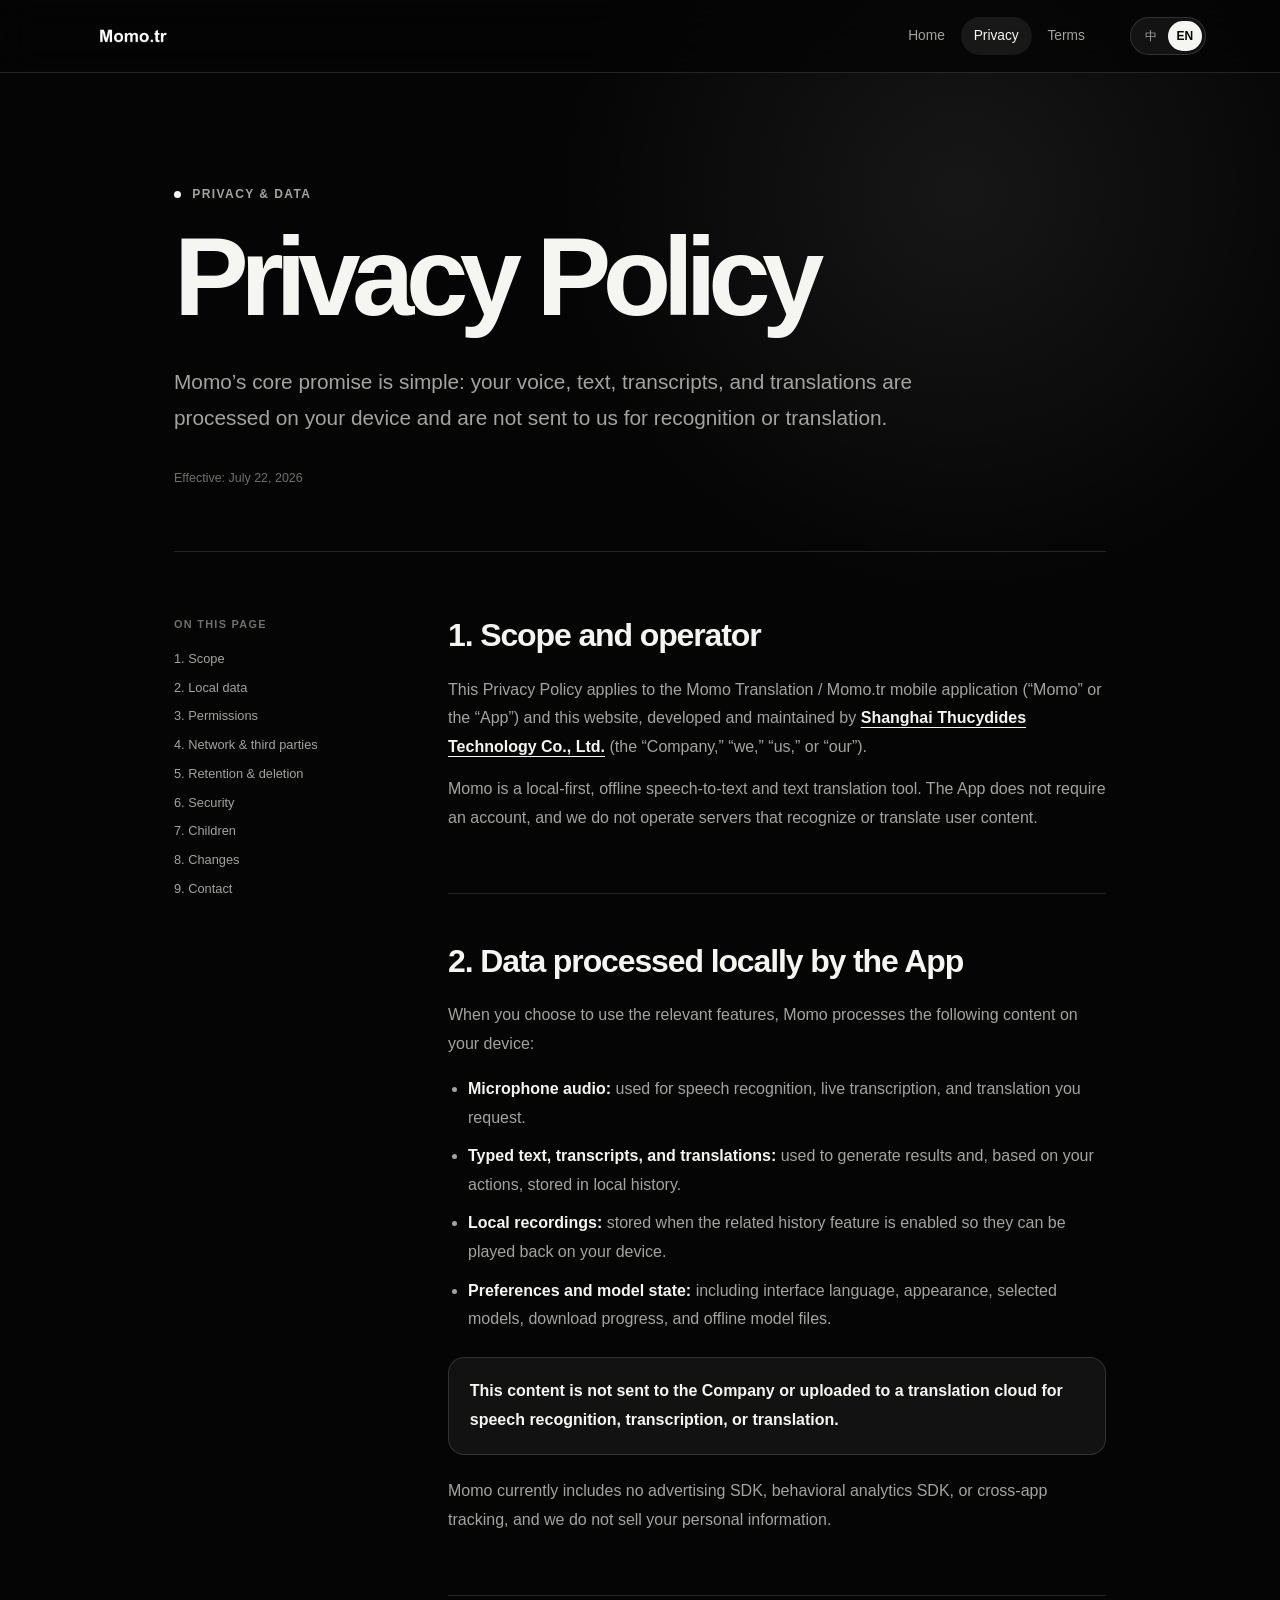
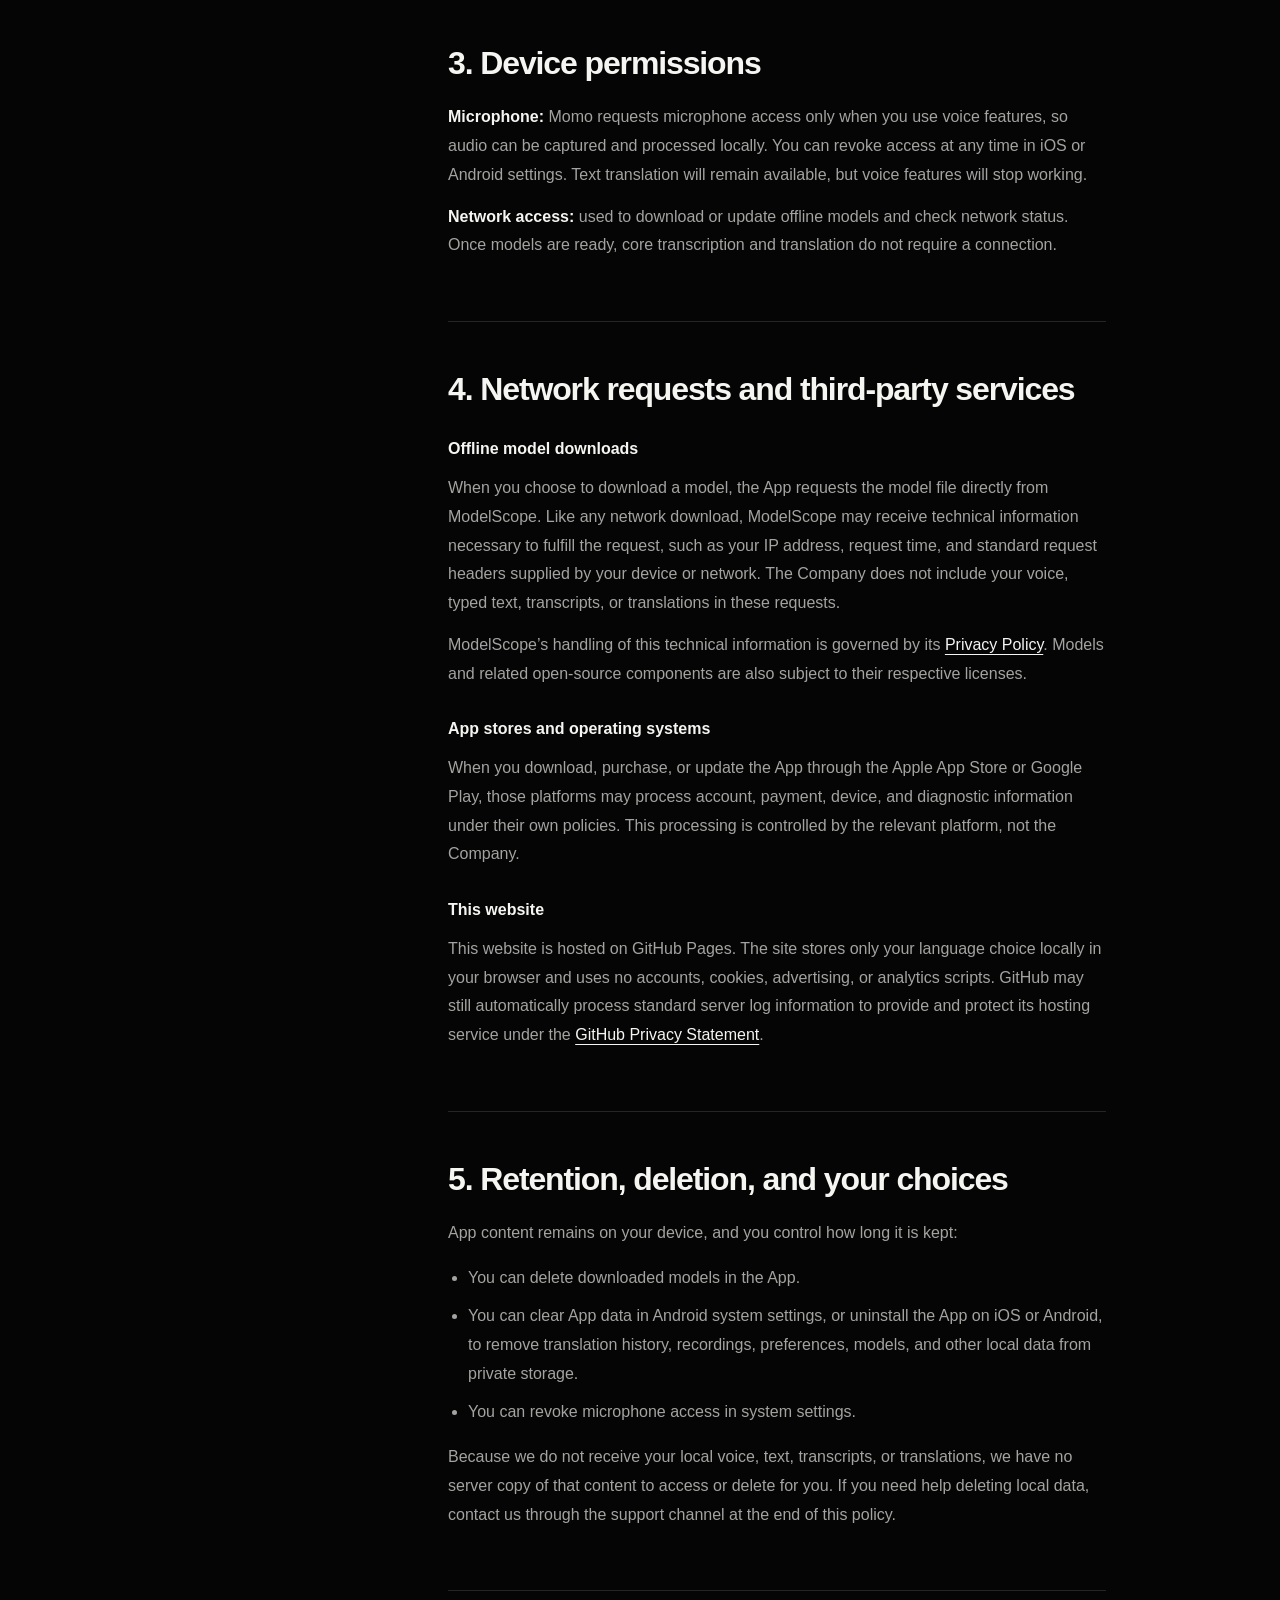
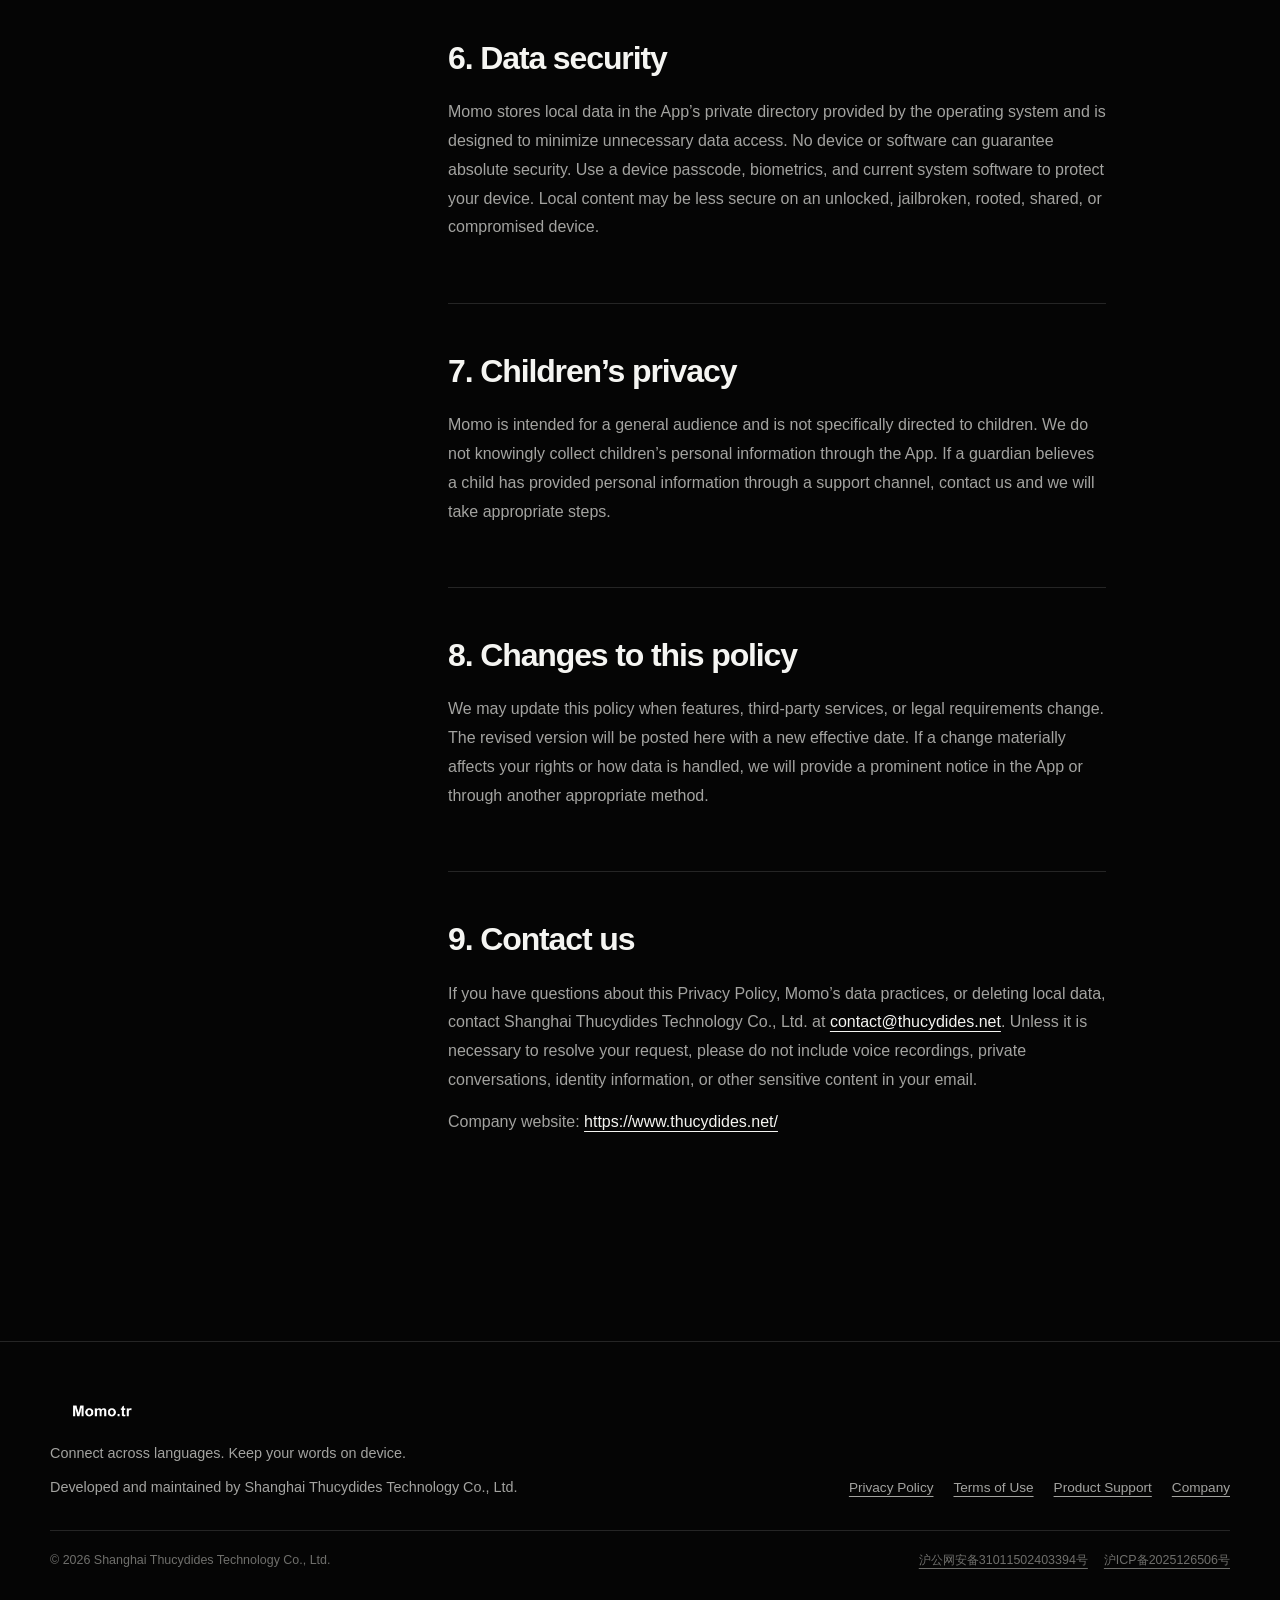
==== commit f64333b4: "Deploy Momo website" ====
--- a/privacy/index.html
+++ b/privacy/index.html
@@ -1,5 +1,5 @@
-<!DOCTYPE html><html lang="zh-CN" data-language="zh"><head><meta charset="UTF-8"><meta name="viewport" content="width=device-width"><meta name="theme-color" content="#05080f"><meta name="description" content="了解 Momo 如何在设备本地处理语音、文本、转录和翻译，以及离线模型下载涉及的网络请求。"><meta name="robots" content="index, follow"><link rel="canonical" href="https://momo.thucydides.net/privacy/"><meta property="og:type" content="website"><meta property="og:site_name" content="Momo.tr"><meta property="og:title" content="隐私政策 — Momo.tr"><meta property="og:description" content="了解 Momo 如何在设备本地处理语音、文本、转录和翻译，以及离线模型下载涉及的网络请求。"><meta property="og:url" content="https://momo.thucydides.net/privacy/"><meta property="og:image" content="https://momo.thucydides.net/og.png"><meta name="twitter:card" content="summary_large_image"><meta name="twitter:title" content="隐私政策 — Momo.tr"><meta name="twitter:description" content="了解 Momo 如何在设备本地处理语音、文本、转录和翻译，以及离线模型下载涉及的网络请求。"><meta name="twitter:image" content="https://momo.thucydides.net/og.png"><title>隐私政策 — Momo.tr</title><style>.legal-shell{max-width:980px;margin:0 auto;padding:7rem 1.5rem 9rem}.legal-hero{border-bottom:1px solid var(--line);padding-bottom:4rem}.legal-hero h1{letter-spacing:-.075em;margin:0;font-size:clamp(3.3rem,9vw,7rem);font-weight:600;line-height:.98}.legal-intro{color:var(--muted);max-width:800px;margin:2rem 0 0;font-size:clamp(1.05rem,2vw,1.3rem);line-height:1.75}.effective-date{color:var(--dim);margin:2rem 0 0;font-size:.78rem}.legal-body{grid-template-columns:210px minmax(0,1fr);gap:4rem;padding-top:4rem;display:grid}.legal-toc{align-self:start;position:sticky;top:104px}.legal-toc p{color:var(--dim);letter-spacing:.12em;text-transform:uppercase;margin:0 0 1rem;font-size:.68rem;font-weight:700}.legal-toc a{color:var(--muted);margin:.6rem 0;font-size:.8rem;text-decoration:none;display:block}.legal-toc a:hover{color:var(--text)}.legal-content section{border-bottom:1px solid var(--line);padding:0 0 3rem;scroll-margin-top:105px}.legal-content section+section{padding-top:3rem}.legal-content section:last-child{border-bottom:0}.legal-content h2{letter-spacing:-.035em;margin:0 0 1.3rem;font-size:clamp(1.45rem,3vw,2rem);font-weight:610;line-height:1.2}.legal-content h3{margin:1.8rem 0 .7rem;font-size:1rem}.legal-content p,.legal-content li{color:var(--muted);line-height:1.8}.legal-content p{margin:.8rem 0}.legal-content ul{margin:1rem 0;padding-left:1.25rem}.legal-content li+li{margin-top:.6rem}.legal-content strong{color:var(--text);font-weight:620}.legal-content a{color:var(--text);text-underline-offset:.25rem}.legal-note{background:var(--surface-raised);border:1px solid var(--line);border-radius:16px;margin:1.4rem 0;padding:1.2rem 1.3rem}.legal-note p{margin:0}@media (width<=760px){.legal-shell{padding-top:5rem;padding-bottom:7rem}.legal-body{grid-template-columns:1fr}.legal-toc{border-bottom:1px solid var(--line);padding-bottom:1.5rem;position:static}.legal-toc a{margin:.4rem 1rem .4rem 0;display:inline-block}}
-</style><link rel="stylesheet" href="/_astro/BaseLayout.CQuy_V8C.css"></head><body><a class="skip-link" href="#main-content"><span data-locale="zh">跳到主要内容</span><span data-locale="en">Skip to content</span></a><header class="site-header"><div class="nav-shell"><a class="brand" href="/" aria-label="Momo 首页 / Momo home" data-astro-cid-6bctqxxv><img src="/logo.png" width="720" height="180" alt="Momo.tr" data-astro-cid-6bctqxxv></a><nav aria-label="主导航 / Main navigation"><a href="/"><span data-locale="zh">首页</span><span data-locale="en">Home</span></a><a class="active" href="/privacy/"><span data-locale="zh">隐私</span><span data-locale="en">Privacy</span></a><a href="/terms/"><span data-locale="zh">条款</span><span data-locale="en">Terms</span></a></nav><div class="language-switch" role="group" aria-label="选择语言 / Choose language" data-astro-cid-34uxj53s><button type="button" data-language-button="zh" aria-pressed="true" data-astro-cid-34uxj53s>中</button><button type="button" data-language-button="en" aria-pressed="false" data-astro-cid-34uxj53s>EN</button></div></div></header><main id="main-content"><div class="legal-shell"><header class="legal-hero"><p class="eyebrow"><span data-locale="zh">隐私与数据</span><span data-locale="en">Privacy & data</span></p><h1><span data-locale="zh">隐私政策</span><span data-locale="en">Privacy Policy</span></h1><p class="legal-intro"><span data-locale="zh">Momo 的核心承诺很简单：你的语音、文本、转录与翻译在设备本地处理，不会为了识别或翻译而发送给我们。</span><span data-locale="en">Momo’s core promise is simple: your voice, text, transcripts, and translations are processed on your device and are not sent to us for recognition or translation.</span></p><p class="effective-date"><span data-locale="zh">生效日期：2026 年 7 月 17 日</span><span data-locale="en">Effective: July 17, 2026</span></p></header><div class="legal-body"><nav class="legal-toc" aria-label="本页目录 / On this page"><p><span data-locale="zh">本页目录</span><span data-locale="en">On this page</span></p><a href="#scope"><span data-locale="zh">1. 适用范围</span><span data-locale="en">1. Scope</span></a><a href="#local-data"><span data-locale="zh">2. 本地处理的数据</span><span data-locale="en">2. Local data</span></a><a href="#permissions"><span data-locale="zh">3. 设备权限</span><span data-locale="en">3. Permissions</span></a><a href="#network"><span data-locale="zh">4. 网络与第三方</span><span data-locale="en">4. Network & third parties</span></a><a href="#retention"><span data-locale="zh">5. 保存与删除</span><span data-locale="en">5. Retention & deletion</span></a><a href="#security"><span data-locale="zh">6. 安全</span><span data-locale="en">6. Security</span></a><a href="#children"><span data-locale="zh">7. 儿童隐私</span><span data-locale="en">7. Children</span></a><a href="#changes"><span data-locale="zh">8. 政策更新</span><span data-locale="en">8. Changes</span></a><a href="#contact"><span data-locale="zh">9. 联系我们</span><span data-locale="en">9. Contact</span></a></nav><article class="legal-content"><section id="scope"><h2><span data-locale="zh">1. 适用范围与运营者</span><span data-locale="en">1. Scope and operator</span></h2><div data-locale="zh"><p>本隐私政策适用于由 <strong>LWT Lab</strong>（“我们”）开发和维护的 Momo 翻译 / Momo.tr 移动应用（“Momo”或“App”）以及本网站。</p><p>Momo 是一款本地优先的离线语音转文字和文本翻译工具。App 不要求你创建账户，我们不运营用于识别或翻译用户内容的服务器。</p></div><div data-locale="en"><p>This Privacy Policy applies to the Momo Translation / Momo.tr mobile application (“Momo” or the “App”) and this website, developed and maintained by <strong>LWT Lab</strong> (“we,” “us,” or “our”).</p><p>Momo is a local-first, offline speech-to-text and text translation tool. The App does not require an account, and we do not operate servers that recognize or translate user content.</p></div></section><section id="local-data"><h2><span data-locale="zh">2. App 在本地处理的数据</span><span data-locale="en">2. Data processed locally by the App</span></h2><div data-locale="zh"><p>当你主动使用对应功能时，Momo 会在你的设备上处理以下内容：</p><ul><li><strong>麦克风音频：</strong>用于你请求的语音识别、实时转录和翻译。</li><li><strong>输入文本、转录和译文：</strong>用于生成翻译结果，并按你的操作保存在本地历史记录中。</li><li><strong>本地录音：</strong>在启用相关记录功能时保存，以便在设备上回放。</li><li><strong>偏好与模型状态：</strong>包括界面语言、主题、所选模型、下载进度及离线模型文件。</li></ul><div class="legal-note"><p><strong>这些内容不会为了语音识别、转录或翻译而发送给 LWT Lab 或上传到翻译云端。</strong></p></div><p>Momo 目前不包含广告 SDK、行为分析 SDK或跨应用跟踪功能，也不会出售你的个人信息。</p></div><div data-locale="en"><p>When you choose to use the relevant features, Momo processes the following content on your device:</p><ul><li><strong>Microphone audio:</strong> used for speech recognition, live transcription, and translation you request.</li><li><strong>Typed text, transcripts, and translations:</strong> used to generate results and, based on your actions, stored in local history.</li><li><strong>Local recordings:</strong> stored when the related history feature is enabled so they can be played back on your device.</li><li><strong>Preferences and model state:</strong> including interface language, appearance, selected models, download progress, and offline model files.</li></ul><div class="legal-note"><p><strong>This content is not sent to LWT Lab or uploaded to a translation cloud for speech recognition, transcription, or translation.</strong></p></div><p>Momo currently includes no advertising SDK, behavioral analytics SDK, or cross-app tracking, and we do not sell your personal information.</p></div></section><section id="permissions"><h2><span data-locale="zh">3. 设备权限</span><span data-locale="en">3. Device permissions</span></h2><div data-locale="zh"><p><strong>麦克风权限：</strong>Momo 仅在你使用语音功能时请求麦克风权限，用于在设备本地采集并处理语音。你可以随时在 iOS 或 Android 系统设置中撤销权限；撤销后，文本翻译仍可使用，但语音相关功能将无法工作。</p><p><strong>网络访问：</strong>用于下载或更新离线模型并检查网络状态。模型准备完成后，核心转录与翻译无需联网。</p></div><div data-locale="en"><p><strong>Microphone:</strong> Momo requests microphone access only when you use voice features, so audio can be captured and processed locally. You can revoke access at any time in iOS or Android settings. Text translation will remain available, but voice features will stop working.</p><p><strong>Network access:</strong> used to download or update offline models and check network status. Once models are ready, core transcription and translation do not require a connection.</p></div></section><section id="network"><h2><span data-locale="zh">4. 网络请求与第三方服务</span><span data-locale="en">4. Network requests and third-party services</span></h2><div data-locale="zh"><h3>离线模型下载</h3><p>当你选择下载模型时，App 会直接向 ModelScope 请求模型文件。和任何网络下载一样，ModelScope 可能接收到完成请求所必需的技术信息，例如 IP 地址、请求时间、设备或网络提供的标准请求头。LWT Lab 不会把你的语音、输入文本、转录或译文包含在这些请求中。</p><p>ModelScope 对这些技术信息的处理受其<a href="https://modelscope.cn/protocol/Privacy-Policy" rel="noreferrer">隐私政策</a>约束。模型及相关开源组件还受各自许可证约束。</p><h3>应用商店与操作系统</h3><p>你从 Apple App Store 或 Google Play 下载、购买或更新 App 时，平台可能依据其自身政策处理账户、付款、设备和诊断信息。这些处理由对应平台控制，不由 LWT Lab 控制。</p><h3>本网站</h3><p>本网站托管于 GitHub Pages。网站仅在你的浏览器本地保存语言选择，不使用账户、Cookie、广告或分析脚本。GitHub 仍可能为了提供和保护托管服务而自动处理标准服务器日志信息；相关处理受 <a href="https://docs.github.com/en/site-policy/privacy-policies/github-general-privacy-statement" rel="noreferrer">GitHub 隐私声明</a>约束。</p></div><div data-locale="en"><h3>Offline model downloads</h3><p>When you choose to download a model, the App requests the model file directly from ModelScope. Like any network download, ModelScope may receive technical information necessary to fulfill the request, such as your IP address, request time, and standard request headers supplied by your device or network. LWT Lab does not include your voice, typed text, transcripts, or translations in these requests.</p><p>ModelScope’s handling of this technical information is governed by its <a href="https://modelscope.cn/protocol/Privacy-Policy" rel="noreferrer">Privacy Policy</a>. Models and related open-source components are also subject to their respective licenses.</p><h3>App stores and operating systems</h3><p>When you download, purchase, or update the App through the Apple App Store or Google Play, those platforms may process account, payment, device, and diagnostic information under their own policies. This processing is controlled by the relevant platform, not LWT Lab.</p><h3>This website</h3><p>This website is hosted on GitHub Pages. The site stores only your language choice locally in your browser and uses no accounts, cookies, advertising, or analytics scripts. GitHub may still automatically process standard server log information to provide and protect its hosting service under the <a href="https://docs.github.com/en/site-policy/privacy-policies/github-general-privacy-statement" rel="noreferrer">GitHub Privacy Statement</a>.</p></div></section><section id="retention"><h2><span data-locale="zh">5. 保存、删除与选择</span><span data-locale="en">5. Retention, deletion, and your choices</span></h2><div data-locale="zh"><p>App 内容保存在你的设备上，保存时间由你控制：</p><ul><li>你可以在 App 内删除已下载的模型。</li><li>你可以通过 Android 系统设置清除 App 数据，或在 iOS / Android 上卸载 App，以移除翻译历史、录音、偏好、模型等私有目录中的本地数据。</li><li>你可以在系统设置中撤销麦克风权限。</li></ul><p>由于我们不会收到你的本地语音、文本、转录或翻译，因此没有此类服务器端副本可供我们访问或代为删除。如需咨询本地数据删除方式，请通过本政策末尾的支持渠道联系我们。</p></div><div data-locale="en"><p>App content remains on your device, and you control how long it is kept:</p><ul><li>You can delete downloaded models in the App.</li><li>You can clear App data in Android system settings, or uninstall the App on iOS or Android, to remove translation history, recordings, preferences, models, and other local data from private storage.</li><li>You can revoke microphone access in system settings.</li></ul><p>Because we do not receive your local voice, text, transcripts, or translations, we have no server copy of that content to access or delete for you. If you need help deleting local data, contact us through the support channel at the end of this policy.</p></div></section><section id="security"><h2><span data-locale="zh">6. 数据安全</span><span data-locale="en">6. Data security</span></h2><div data-locale="zh"><p>Momo 使用操作系统提供的 App 私有目录存储本地数据，并尽量减少不必要的数据访问。任何设备或软件都无法保证绝对安全；请使用设备密码、生物识别和最新系统版本保护你的设备。若设备被解锁、越狱、Root、共享或遭到恶意软件攻击，本地内容的安全性可能降低。</p></div><div data-locale="en"><p>Momo stores local data in the App’s private directory provided by the operating system and is designed to minimize unnecessary data access. No device or software can guarantee absolute security. Use a device passcode, biometrics, and current system software to protect your device. Local content may be less secure on an unlocked, jailbroken, rooted, shared, or compromised device.</p></div></section><section id="children"><h2><span data-locale="zh">7. 儿童隐私</span><span data-locale="en">7. Children’s privacy</span></h2><div data-locale="zh"><p>Momo 面向一般用户，并非专门面向儿童设计。我们不会通过 App 故意收集儿童的个人信息。如果监护人认为儿童通过支持渠道向我们提供了个人信息，请联系我们，我们将采取适当措施处理。</p></div><div data-locale="en"><p>Momo is intended for a general audience and is not specifically directed to children. We do not knowingly collect children’s personal information through the App. If a guardian believes a child has provided personal information through a support channel, contact us and we will take appropriate steps.</p></div></section><section id="changes"><h2><span data-locale="zh">8. 本政策的更新</span><span data-locale="en">8. Changes to this policy</span></h2><div data-locale="zh"><p>我们可能因功能、第三方服务或法律要求变化而更新本政策。更新后的版本会发布在本页面，并修改顶部的生效日期。若变化会实质影响你的权利或数据处理方式，我们会在 App 内或通过其他适当方式提供醒目通知。</p></div><div data-locale="en"><p>We may update this policy when features, third-party services, or legal requirements change. The revised version will be posted here with a new effective date. If a change materially affects your rights or how data is handled, we will provide a prominent notice in the App or through another appropriate method.</p></div></section><section id="contact"><h2><span data-locale="zh">9. 联系我们</span><span data-locale="en">9. Contact us</span></h2><div data-locale="zh"><p>如果你对本隐私政策、Momo 的数据处理方式或本地数据删除有疑问，请通过 <a href="https://github.com/lwtlab/momo/issues" rel="noreferrer">Momo 支持页面</a>联系 LWT Lab。请不要在公开工单中提交语音、私人对话、身份信息或其他敏感内容。</p></div><div data-locale="en"><p>If you have questions about this Privacy Policy, Momo’s data practices, or deleting local data, contact LWT Lab through the <a href="https://github.com/lwtlab/momo/issues" rel="noreferrer">Momo support page</a>. Do not submit voice recordings, private conversations, identity information, or other sensitive content in a public issue.</p></div></section></article></div></div></main><footer class="site-footer"><div class="footer-shell"><div><a class="brand compact" href="/" aria-label="Momo 首页 / Momo home" data-astro-cid-6bctqxxv><img src="/logo.png" width="720" height="180" alt="Momo.tr" data-astro-cid-6bctqxxv></a><p><span data-locale="zh">让语言连接彼此，让内容留在本地。</span><span data-locale="en">Connect across languages. Keep your words on device.</span></p></div><div class="footer-links"><a href="/privacy/"><span data-locale="zh">隐私政策</span><span data-locale="en">Privacy Policy</span></a><a href="/terms/"><span data-locale="zh">使用条款</span><span data-locale="en">Terms of Use</span></a><a href="https://github.com/lwtlab/momo/issues" rel="noreferrer"><span data-locale="zh">联系支持</span><span data-locale="en">Support</span></a></div><p class="copyright">© 2026 LWT Lab</p></div></footer><script>
+<!DOCTYPE html><html lang="zh-CN" data-language="zh"><head><meta charset="UTF-8"><meta name="viewport" content="width=device-width"><meta name="theme-color" content="#05080f"><meta name="description" content="了解上海修昔底德科技有限公司运营的 Momo 如何在设备本地处理语音、文本、转录和翻译，以及离线模型下载涉及的网络请求。"><meta name="author" content="上海修昔底德科技有限公司"><meta name="robots" content="index, follow"><link rel="canonical" href="https://momo.thucydides.net/privacy/"><meta property="og:type" content="website"><meta property="og:site_name" content="Momo.tr"><meta property="og:title" content="隐私政策 — Momo.tr"><meta property="og:description" content="了解上海修昔底德科技有限公司运营的 Momo 如何在设备本地处理语音、文本、转录和翻译，以及离线模型下载涉及的网络请求。"><meta property="og:url" content="https://momo.thucydides.net/privacy/"><meta property="og:image" content="https://momo.thucydides.net/og.png"><meta name="twitter:card" content="summary_large_image"><meta name="twitter:title" content="隐私政策 — Momo.tr"><meta name="twitter:description" content="了解上海修昔底德科技有限公司运营的 Momo 如何在设备本地处理语音、文本、转录和翻译，以及离线模型下载涉及的网络请求。"><meta name="twitter:image" content="https://momo.thucydides.net/og.png"><script type="application/ld+json">{"@context":"https://schema.org","@type":"Organization","name":"上海修昔底德科技有限公司","alternateName":"Shanghai Thucydides Technology Co., Ltd.","url":"https://www.thucydides.net/","email":"contact@thucydides.net","brand":{"@type":"Brand","name":"Momo.tr","url":"https://momo.thucydides.net/"}}</script><title>隐私政策 — Momo.tr</title><link rel="stylesheet" href="/_astro/BaseLayout.CJJQJxT4.css"><style>.legal-shell{max-width:980px;margin:0 auto;padding:7rem 1.5rem 9rem}.legal-hero{border-bottom:1px solid var(--line);padding-bottom:4rem}.legal-hero h1{letter-spacing:-.075em;margin:0;font-size:clamp(3.3rem,9vw,7rem);font-weight:600;line-height:.98}.legal-intro{color:var(--muted);max-width:800px;margin:2rem 0 0;font-size:clamp(1.05rem,2vw,1.3rem);line-height:1.75}.effective-date{color:var(--dim);margin:2rem 0 0;font-size:.78rem}.legal-body{grid-template-columns:210px minmax(0,1fr);gap:4rem;padding-top:4rem;display:grid}.legal-toc{align-self:start;position:sticky;top:104px}.legal-toc p{color:var(--dim);letter-spacing:.12em;text-transform:uppercase;margin:0 0 1rem;font-size:.68rem;font-weight:700}.legal-toc a{color:var(--muted);margin:.6rem 0;font-size:.8rem;text-decoration:none;display:block}.legal-toc a:hover{color:var(--text)}.legal-content section{border-bottom:1px solid var(--line);padding:0 0 3rem;scroll-margin-top:105px}.legal-content section+section{padding-top:3rem}.legal-content section:last-child{border-bottom:0}.legal-content h2{letter-spacing:-.035em;margin:0 0 1.3rem;font-size:clamp(1.45rem,3vw,2rem);font-weight:610;line-height:1.2}.legal-content h3{margin:1.8rem 0 .7rem;font-size:1rem}.legal-content p,.legal-content li{color:var(--muted);line-height:1.8}.legal-content p{margin:.8rem 0}.legal-content ul{margin:1rem 0;padding-left:1.25rem}.legal-content li+li{margin-top:.6rem}.legal-content strong{color:var(--text);font-weight:620}.legal-content a{color:var(--text);text-underline-offset:.25rem}.legal-note{background:var(--surface-raised);border:1px solid var(--line);border-radius:16px;margin:1.4rem 0;padding:1.2rem 1.3rem}.legal-note p{margin:0}@media (width<=760px){.legal-shell{padding-top:5rem;padding-bottom:7rem}.legal-body{grid-template-columns:1fr}.legal-toc{border-bottom:1px solid var(--line);padding-bottom:1.5rem;position:static}.legal-toc a{margin:.4rem 1rem .4rem 0;display:inline-block}}
+</style></head><body><a class="skip-link" href="#main-content"><span data-locale="zh">跳到主要内容</span><span data-locale="en">Skip to content</span></a><header class="site-header"><div class="nav-shell"><a class="brand" href="/" aria-label="Momo 首页 / Momo home" data-astro-cid-6bctqxxv><img src="/logo.png" width="720" height="180" alt="Momo.tr" data-astro-cid-6bctqxxv></a><nav aria-label="主导航 / Main navigation"><a href="/"><span data-locale="zh">首页</span><span data-locale="en">Home</span></a><a class="active" href="/privacy/"><span data-locale="zh">隐私</span><span data-locale="en">Privacy</span></a><a href="/terms/"><span data-locale="zh">条款</span><span data-locale="en">Terms</span></a></nav><div class="language-switch" role="group" aria-label="选择语言 / Choose language" data-astro-cid-34uxj53s><button type="button" data-language-button="zh" aria-pressed="true" data-astro-cid-34uxj53s>中</button><button type="button" data-language-button="en" aria-pressed="false" data-astro-cid-34uxj53s>EN</button></div></div></header><main id="main-content"><div class="legal-shell"><header class="legal-hero"><p class="eyebrow"><span data-locale="zh">隐私与数据</span><span data-locale="en">Privacy & data</span></p><h1><span data-locale="zh">隐私政策</span><span data-locale="en">Privacy Policy</span></h1><p class="legal-intro"><span data-locale="zh">Momo 的核心承诺很简单：你的语音、文本、转录与翻译在设备本地处理，不会为了识别或翻译而发送给我们。</span><span data-locale="en">Momo’s core promise is simple: your voice, text, transcripts, and translations are processed on your device and are not sent to us for recognition or translation.</span></p><p class="effective-date"><span data-locale="zh">生效日期：2026 年 7 月 22 日</span><span data-locale="en">Effective: July 22, 2026</span></p></header><div class="legal-body"><nav class="legal-toc" aria-label="本页目录 / On this page"><p><span data-locale="zh">本页目录</span><span data-locale="en">On this page</span></p><a href="#scope"><span data-locale="zh">1. 适用范围</span><span data-locale="en">1. Scope</span></a><a href="#local-data"><span data-locale="zh">2. 本地处理的数据</span><span data-locale="en">2. Local data</span></a><a href="#permissions"><span data-locale="zh">3. 设备权限</span><span data-locale="en">3. Permissions</span></a><a href="#network"><span data-locale="zh">4. 网络与第三方</span><span data-locale="en">4. Network & third parties</span></a><a href="#retention"><span data-locale="zh">5. 保存与删除</span><span data-locale="en">5. Retention & deletion</span></a><a href="#security"><span data-locale="zh">6. 安全</span><span data-locale="en">6. Security</span></a><a href="#children"><span data-locale="zh">7. 儿童隐私</span><span data-locale="en">7. Children</span></a><a href="#changes"><span data-locale="zh">8. 政策更新</span><span data-locale="en">8. Changes</span></a><a href="#contact"><span data-locale="zh">9. 联系我们</span><span data-locale="en">9. Contact</span></a></nav><article class="legal-content"><section id="scope"><h2><span data-locale="zh">1. 适用范围与运营者</span><span data-locale="en">1. Scope and operator</span></h2><div data-locale="zh"><p>本隐私政策适用于由 <strong><a href="https://www.thucydides.net/" rel="noreferrer">上海修昔底德科技有限公司</a></strong>（以下简称“公司”或“我们”）开发和维护的 Momo 翻译 / Momo.tr 移动应用（“Momo”或“App”）以及本网站。</p><p>Momo 是一款本地优先的离线语音转文字和文本翻译工具。App 不要求你创建账户，我们不运营用于识别或翻译用户内容的服务器。</p></div><div data-locale="en"><p>This Privacy Policy applies to the Momo Translation / Momo.tr mobile application (“Momo” or the “App”) and this website, developed and maintained by <strong><a href="https://www.thucydides.net/" rel="noreferrer">Shanghai Thucydides Technology Co., Ltd.</a></strong> (the “Company,” “we,” “us,” or “our”).</p><p>Momo is a local-first, offline speech-to-text and text translation tool. The App does not require an account, and we do not operate servers that recognize or translate user content.</p></div></section><section id="local-data"><h2><span data-locale="zh">2. App 在本地处理的数据</span><span data-locale="en">2. Data processed locally by the App</span></h2><div data-locale="zh"><p>当你主动使用对应功能时，Momo 会在你的设备上处理以下内容：</p><ul><li><strong>麦克风音频：</strong>用于你请求的语音识别、实时转录和翻译。</li><li><strong>输入文本、转录和译文：</strong>用于生成翻译结果，并按你的操作保存在本地历史记录中。</li><li><strong>本地录音：</strong>在启用相关记录功能时保存，以便在设备上回放。</li><li><strong>偏好与模型状态：</strong>包括界面语言、主题、所选模型、下载进度及离线模型文件。</li></ul><div class="legal-note"><p><strong>这些内容不会为了语音识别、转录或翻译而发送给本公司或上传到翻译云端。</strong></p></div><p>Momo 目前不包含广告 SDK、行为分析 SDK或跨应用跟踪功能，也不会出售你的个人信息。</p></div><div data-locale="en"><p>When you choose to use the relevant features, Momo processes the following content on your device:</p><ul><li><strong>Microphone audio:</strong> used for speech recognition, live transcription, and translation you request.</li><li><strong>Typed text, transcripts, and translations:</strong> used to generate results and, based on your actions, stored in local history.</li><li><strong>Local recordings:</strong> stored when the related history feature is enabled so they can be played back on your device.</li><li><strong>Preferences and model state:</strong> including interface language, appearance, selected models, download progress, and offline model files.</li></ul><div class="legal-note"><p><strong>This content is not sent to the Company or uploaded to a translation cloud for speech recognition, transcription, or translation.</strong></p></div><p>Momo currently includes no advertising SDK, behavioral analytics SDK, or cross-app tracking, and we do not sell your personal information.</p></div></section><section id="permissions"><h2><span data-locale="zh">3. 设备权限</span><span data-locale="en">3. Device permissions</span></h2><div data-locale="zh"><p><strong>麦克风权限：</strong>Momo 仅在你使用语音功能时请求麦克风权限，用于在设备本地采集并处理语音。你可以随时在 iOS 或 Android 系统设置中撤销权限；撤销后，文本翻译仍可使用，但语音相关功能将无法工作。</p><p><strong>网络访问：</strong>用于下载或更新离线模型并检查网络状态。模型准备完成后，核心转录与翻译无需联网。</p></div><div data-locale="en"><p><strong>Microphone:</strong> Momo requests microphone access only when you use voice features, so audio can be captured and processed locally. You can revoke access at any time in iOS or Android settings. Text translation will remain available, but voice features will stop working.</p><p><strong>Network access:</strong> used to download or update offline models and check network status. Once models are ready, core transcription and translation do not require a connection.</p></div></section><section id="network"><h2><span data-locale="zh">4. 网络请求与第三方服务</span><span data-locale="en">4. Network requests and third-party services</span></h2><div data-locale="zh"><h3>离线模型下载</h3><p>当你选择下载模型时，App 会直接向 ModelScope 请求模型文件。和任何网络下载一样，ModelScope 可能接收到完成请求所必需的技术信息，例如 IP 地址、请求时间、设备或网络提供的标准请求头。本公司不会把你的语音、输入文本、转录或译文包含在这些请求中。</p><p>ModelScope 对这些技术信息的处理受其<a href="https://modelscope.cn/protocol/Privacy-Policy" rel="noreferrer">隐私政策</a>约束。模型及相关开源组件还受各自许可证约束。</p><h3>应用商店与操作系统</h3><p>你从 Apple App Store 或 Google Play 下载、购买或更新 App 时，平台可能依据其自身政策处理账户、付款、设备和诊断信息。这些处理由对应平台控制，不由本公司控制。</p><h3>本网站</h3><p>本网站托管于 GitHub Pages。网站仅在你的浏览器本地保存语言选择，不使用账户、Cookie、广告或分析脚本。GitHub 仍可能为了提供和保护托管服务而自动处理标准服务器日志信息；相关处理受 <a href="https://docs.github.com/en/site-policy/privacy-policies/github-general-privacy-statement" rel="noreferrer">GitHub 隐私声明</a>约束。</p></div><div data-locale="en"><h3>Offline model downloads</h3><p>When you choose to download a model, the App requests the model file directly from ModelScope. Like any network download, ModelScope may receive technical information necessary to fulfill the request, such as your IP address, request time, and standard request headers supplied by your device or network. The Company does not include your voice, typed text, transcripts, or translations in these requests.</p><p>ModelScope’s handling of this technical information is governed by its <a href="https://modelscope.cn/protocol/Privacy-Policy" rel="noreferrer">Privacy Policy</a>. Models and related open-source components are also subject to their respective licenses.</p><h3>App stores and operating systems</h3><p>When you download, purchase, or update the App through the Apple App Store or Google Play, those platforms may process account, payment, device, and diagnostic information under their own policies. This processing is controlled by the relevant platform, not the Company.</p><h3>This website</h3><p>This website is hosted on GitHub Pages. The site stores only your language choice locally in your browser and uses no accounts, cookies, advertising, or analytics scripts. GitHub may still automatically process standard server log information to provide and protect its hosting service under the <a href="https://docs.github.com/en/site-policy/privacy-policies/github-general-privacy-statement" rel="noreferrer">GitHub Privacy Statement</a>.</p></div></section><section id="retention"><h2><span data-locale="zh">5. 保存、删除与选择</span><span data-locale="en">5. Retention, deletion, and your choices</span></h2><div data-locale="zh"><p>App 内容保存在你的设备上，保存时间由你控制：</p><ul><li>你可以在 App 内删除已下载的模型。</li><li>你可以通过 Android 系统设置清除 App 数据，或在 iOS / Android 上卸载 App，以移除翻译历史、录音、偏好、模型等私有目录中的本地数据。</li><li>你可以在系统设置中撤销麦克风权限。</li></ul><p>由于我们不会收到你的本地语音、文本、转录或翻译，因此没有此类服务器端副本可供我们访问或代为删除。如需咨询本地数据删除方式，请通过本政策末尾的支持渠道联系我们。</p></div><div data-locale="en"><p>App content remains on your device, and you control how long it is kept:</p><ul><li>You can delete downloaded models in the App.</li><li>You can clear App data in Android system settings, or uninstall the App on iOS or Android, to remove translation history, recordings, preferences, models, and other local data from private storage.</li><li>You can revoke microphone access in system settings.</li></ul><p>Because we do not receive your local voice, text, transcripts, or translations, we have no server copy of that content to access or delete for you. If you need help deleting local data, contact us through the support channel at the end of this policy.</p></div></section><section id="security"><h2><span data-locale="zh">6. 数据安全</span><span data-locale="en">6. Data security</span></h2><div data-locale="zh"><p>Momo 使用操作系统提供的 App 私有目录存储本地数据，并尽量减少不必要的数据访问。任何设备或软件都无法保证绝对安全；请使用设备密码、生物识别和最新系统版本保护你的设备。若设备被解锁、越狱、Root、共享或遭到恶意软件攻击，本地内容的安全性可能降低。</p></div><div data-locale="en"><p>Momo stores local data in the App’s private directory provided by the operating system and is designed to minimize unnecessary data access. No device or software can guarantee absolute security. Use a device passcode, biometrics, and current system software to protect your device. Local content may be less secure on an unlocked, jailbroken, rooted, shared, or compromised device.</p></div></section><section id="children"><h2><span data-locale="zh">7. 儿童隐私</span><span data-locale="en">7. Children’s privacy</span></h2><div data-locale="zh"><p>Momo 面向一般用户，并非专门面向儿童设计。我们不会通过 App 故意收集儿童的个人信息。如果监护人认为儿童通过支持渠道向我们提供了个人信息，请联系我们，我们将采取适当措施处理。</p></div><div data-locale="en"><p>Momo is intended for a general audience and is not specifically directed to children. We do not knowingly collect children’s personal information through the App. If a guardian believes a child has provided personal information through a support channel, contact us and we will take appropriate steps.</p></div></section><section id="changes"><h2><span data-locale="zh">8. 本政策的更新</span><span data-locale="en">8. Changes to this policy</span></h2><div data-locale="zh"><p>我们可能因功能、第三方服务或法律要求变化而更新本政策。更新后的版本会发布在本页面，并修改顶部的生效日期。若变化会实质影响你的权利或数据处理方式，我们会在 App 内或通过其他适当方式提供醒目通知。</p></div><div data-locale="en"><p>We may update this policy when features, third-party services, or legal requirements change. The revised version will be posted here with a new effective date. If a change materially affects your rights or how data is handled, we will provide a prominent notice in the App or through another appropriate method.</p></div></section><section id="contact"><h2><span data-locale="zh">9. 联系我们</span><span data-locale="en">9. Contact us</span></h2><div data-locale="zh"><p>如果你对本隐私政策、Momo 的数据处理方式或本地数据删除有疑问，请发送邮件至 <a href="mailto:contact@thucydides.net">contact@thucydides.net</a> 联系上海修昔底德科技有限公司。除非处理问题确有必要，请不要在邮件中附带语音、私人对话、身份信息或其他敏感内容。</p><p>公司官网：<a href="https://www.thucydides.net/" rel="noreferrer">https://www.thucydides.net/</a></p></div><div data-locale="en"><p>If you have questions about this Privacy Policy, Momo’s data practices, or deleting local data, contact Shanghai Thucydides Technology Co., Ltd. at <a href="mailto:contact@thucydides.net">contact@thucydides.net</a>. Unless it is necessary to resolve your request, please do not include voice recordings, private conversations, identity information, or other sensitive content in your email.</p><p>Company website: <a href="https://www.thucydides.net/" rel="noreferrer">https://www.thucydides.net/</a></p></div></section></article></div></div></main><footer class="site-footer"><div class="footer-shell"><div><a class="brand compact" href="/" aria-label="Momo 首页 / Momo home" data-astro-cid-6bctqxxv><img src="/logo.png" width="720" height="180" alt="Momo.tr" data-astro-cid-6bctqxxv></a><p><span data-locale="zh">让语言连接彼此，让内容留在本地。</span><span data-locale="en">Connect across languages. Keep your words on device.</span></p><p class="company-owner"><a href="https://www.thucydides.net/" rel="noreferrer"><span data-locale="zh">由上海修昔底德科技有限公司开发与维护</span><span data-locale="en">Developed and maintained by Shanghai Thucydides Technology Co., Ltd.</span></a></p></div><div class="footer-links"><a href="/privacy/"><span data-locale="zh">隐私政策</span><span data-locale="en">Privacy Policy</span></a><a href="/terms/"><span data-locale="zh">使用条款</span><span data-locale="en">Terms of Use</span></a><a href="mailto:contact@thucydides.net"><span data-locale="zh">产品支持</span><span data-locale="en">Product Support</span></a><a href="https://www.thucydides.net/" rel="noreferrer"><span data-locale="zh">公司官网</span><span data-locale="en">Company</span></a></div><div class="footer-legal"><p class="copyright"><span data-locale="zh">© 2026 上海修昔底德科技有限公司</span><span data-locale="en">© 2026 Shanghai Thucydides Technology Co., Ltd.</span></p><div class="filings"><a href="https://www.beian.gov.cn/portal/registerSystemInfo" rel="noreferrer">沪公网安备31011502403394号</a><a href="https://beian.miit.gov.cn/" rel="noreferrer">沪ICP备2025126506号</a></div></div></div></footer><script>
       (() => {
         const root = document.documentElement;
         const buttons = document.querySelectorAll('[data-language-button]');
--- a/_astro/BaseLayout.CJJQJxT4.css
+++ b/_astro/BaseLayout.CJJQJxT4.css
@@ -0,0 +1 @@
+.brand[data-astro-cid-6bctqxxv]{align-items:center;text-decoration:none;display:inline-flex}img[data-astro-cid-6bctqxxv]{width:118px;height:auto}.brand[data-astro-cid-6bctqxxv].compact img[data-astro-cid-6bctqxxv]{width:104px}.language-switch[data-astro-cid-34uxj53s]{border:1px solid var(--line);background:#ffffff0f;border-radius:999px;align-items:center;padding:3px;display:flex}button[data-astro-cid-34uxj53s]{color:var(--muted);cursor:pointer;font:inherit;background:0 0;border:0;border-radius:999px;min-width:34px;min-height:30px;padding:0 .55rem;font-size:.75rem;font-weight:720}button[data-astro-cid-34uxj53s][aria-pressed=true]{background:var(--text);color:var(--bg)}button[data-astro-cid-34uxj53s]:focus-visible{outline:2px solid var(--blue-soft);outline-offset:2px}:root{color-scheme:dark;--bg:#050505;--surface:#0c0c0c;--surface-raised:#121212;--text:#f5f5f2;--muted:#a3a3a0;--dim:#6f6f6c;--line:#ffffff21;--line-strong:#ffffff3d;--white:#fff;--blue:#f5f5f2;--blue-soft:#d4d4d0;--green:#d4d4d0;--content:1180px;--radius:24px;font-synthesis:none;text-rendering:optimizelegibility;font-family:Inter,ui-sans-serif,-apple-system,BlinkMacSystemFont,Segoe UI,PingFang SC,Hiragino Sans GB,Microsoft YaHei,sans-serif;line-height:1.5}*{box-sizing:border-box}html{background:var(--bg);scroll-behavior:smooth}body{background:radial-gradient(circle at 75% 4%, #ffffff12, transparent 25rem), var(--bg);color:var(--text);min-width:320px;margin:0}img{max-width:100%;display:block}a{color:inherit}button,a{-webkit-tap-highlight-color:transparent}[data-locale=en],html[data-language=en] [data-locale=zh]{display:none!important}html[data-language=en] [data-locale=en]{display:revert!important}.skip-link{background:var(--white);color:#050505;z-index:100;padding:.75rem 1rem;position:fixed;top:-5rem;left:1rem}.skip-link:focus{top:1rem}.site-header{backdrop-filter:blur(18px);border-bottom:1px solid var(--line);z-index:30;background:#050505c7;position:sticky;top:0}.nav-shell{max-width:var(--content);grid-template-columns:1fr auto auto;align-items:center;gap:2rem;min-height:72px;margin:0 auto;padding:0 1.5rem;display:grid}.nav-shell nav{align-items:center;gap:.2rem;display:flex}.nav-shell nav a{color:var(--muted);border-radius:999px;padding:.55rem .8rem;font-size:.86rem;text-decoration:none;transition:color .16s,background .16s}.nav-shell nav a:hover,.nav-shell nav a.active{color:var(--text);background:#ffffff12}.nav-shell nav a:focus-visible,.footer-links a:focus-visible{outline:2px solid var(--text);outline-offset:3px}.site-footer{border-top:1px solid var(--line);padding:3.5rem 1.5rem}.footer-shell{max-width:var(--content);grid-template-columns:1fr auto;align-items:end;gap:2rem;margin:0 auto;display:grid}.footer-shell>div:first-child p{color:var(--muted);margin:.75rem 0 0;font-size:.9rem}.footer-shell .company-owner{color:var(--dim);margin-top:.45rem;font-size:.78rem}.company-owner a{text-underline-offset:.25rem;text-decoration-color:#0000;transition:color .16s,text-decoration-color .16s}.company-owner a:hover{color:var(--text);text-decoration-color:currentColor}.footer-links{flex-wrap:wrap;justify-content:flex-end;gap:1.25rem;display:flex}.footer-links a{color:var(--muted);text-underline-offset:.25rem;font-size:.85rem}.footer-links a:hover{color:var(--text)}.footer-legal{border-top:1px solid var(--line);grid-column:1/-1;justify-content:space-between;align-items:center;gap:1rem 2rem;padding-top:1.25rem;display:flex}.copyright,.filings a{color:var(--dim);margin:0;font-size:.78rem}.filings{flex-wrap:wrap;justify-content:flex-end;gap:.5rem 1rem;display:flex}.filings a{text-underline-offset:.25rem}.filings a:hover{color:var(--text)}.eyebrow{color:var(--muted);letter-spacing:.12em;text-transform:uppercase;align-items:center;gap:.7rem;margin:0 0 1.2rem;font-size:.75rem;font-weight:700;display:flex}.eyebrow:before{background:var(--text);content:"";border-radius:999px;width:7px;height:7px}.section-shell{max-width:var(--content);margin:0 auto;padding-left:1.5rem;padding-right:1.5rem}.section-heading{letter-spacing:-.055em;max-width:860px;margin:0;font-size:clamp(2rem,4.7vw,4rem);font-weight:650;line-height:1.06}.section-copy{color:var(--muted);max-width:700px;margin:1.5rem 0 0;font-size:clamp(1rem,1.5vw,1.16rem);line-height:1.75}@media (width<=720px){.nav-shell{grid-template-columns:1fr auto;gap:.75rem;min-height:64px;padding:0 1rem}.nav-shell nav{border-top:1px solid var(--line);backdrop-filter:blur(18px);padding:.5rem 1rem max(.5rem, env(safe-area-inset-bottom));background:#080808f0;order:3;justify-content:center;position:fixed;bottom:0;left:0;right:0}.nav-shell nav a{text-align:center;flex:1;max-width:7rem}.site-footer{padding-bottom:6.5rem}.footer-shell{grid-template-columns:1fr;align-items:start}.footer-links{justify-content:flex-start}.footer-legal{flex-direction:column;grid-column:auto;align-items:flex-start}.filings{justify-content:flex-start}}@media (prefers-reduced-motion:reduce){html{scroll-behavior:auto}*,:before,:after{transition-duration:.01ms!important;animation-duration:.01ms!important;animation-iteration-count:1!important}}
